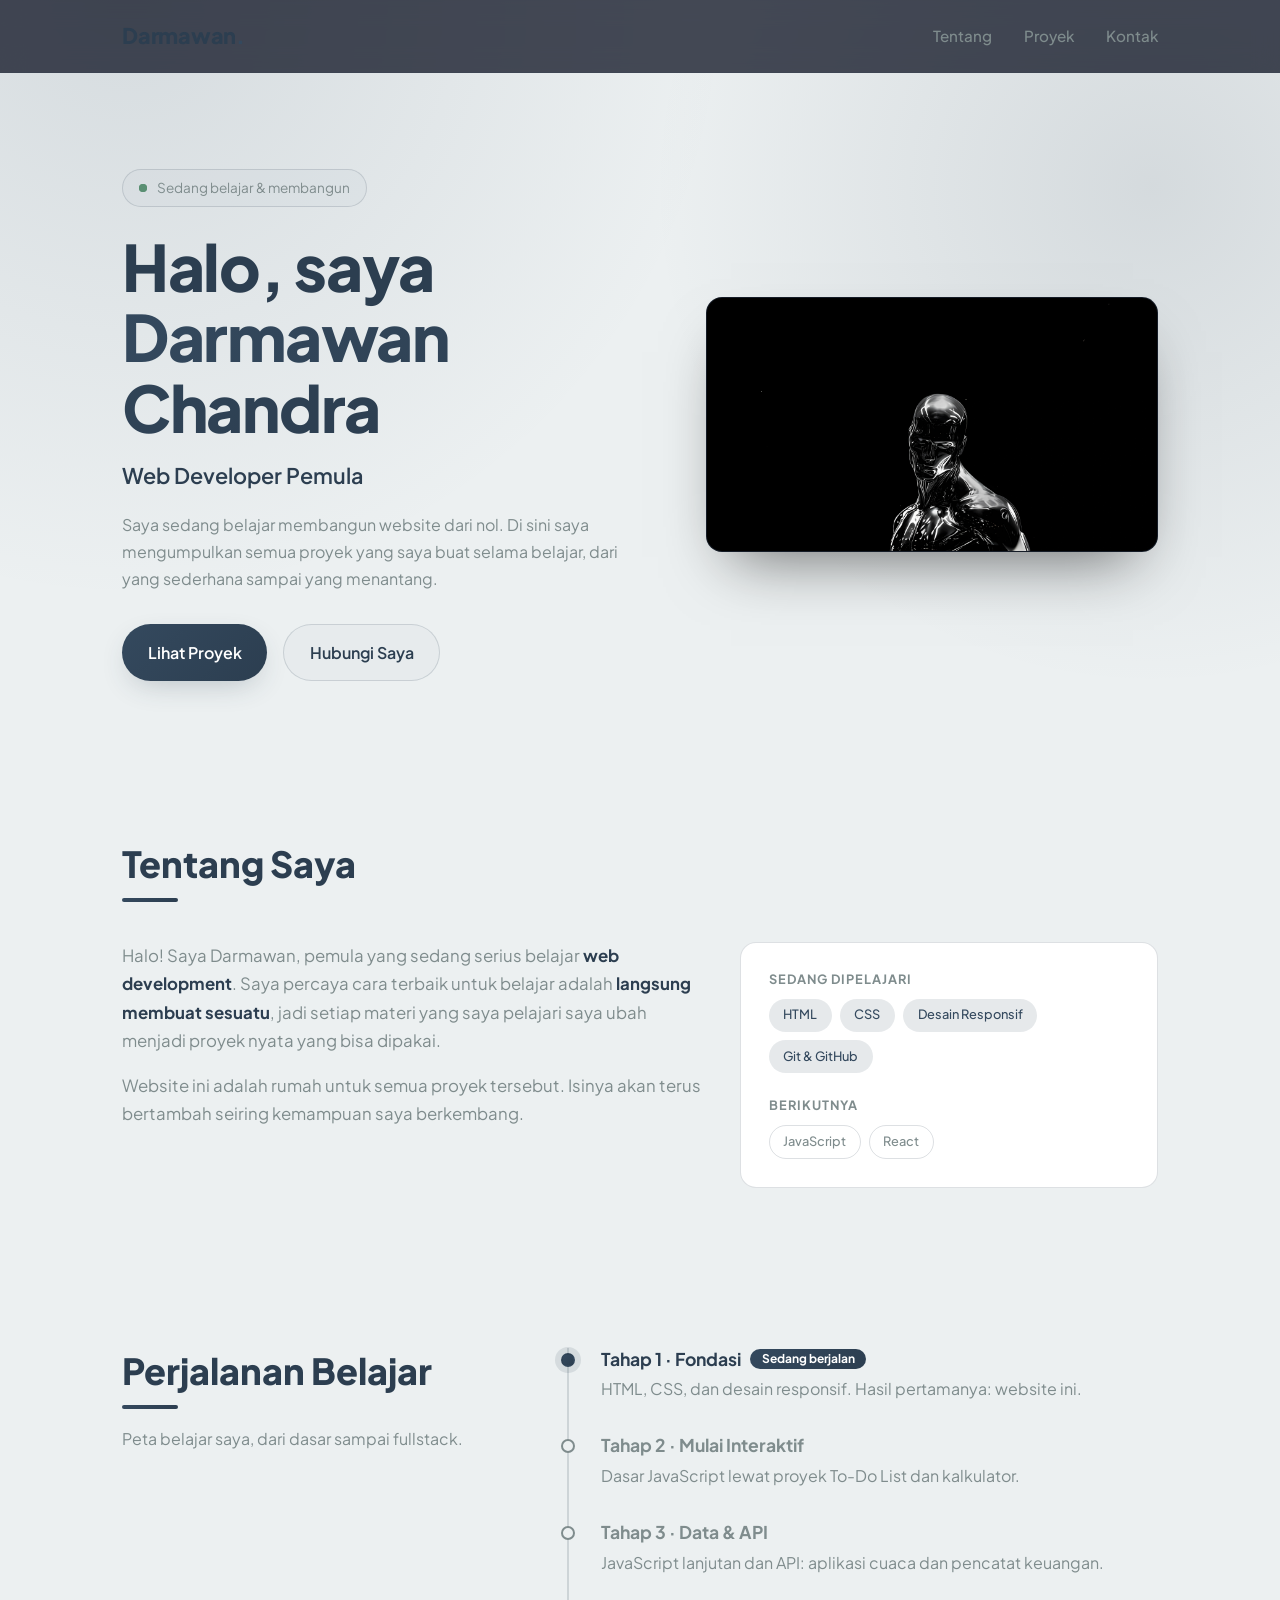
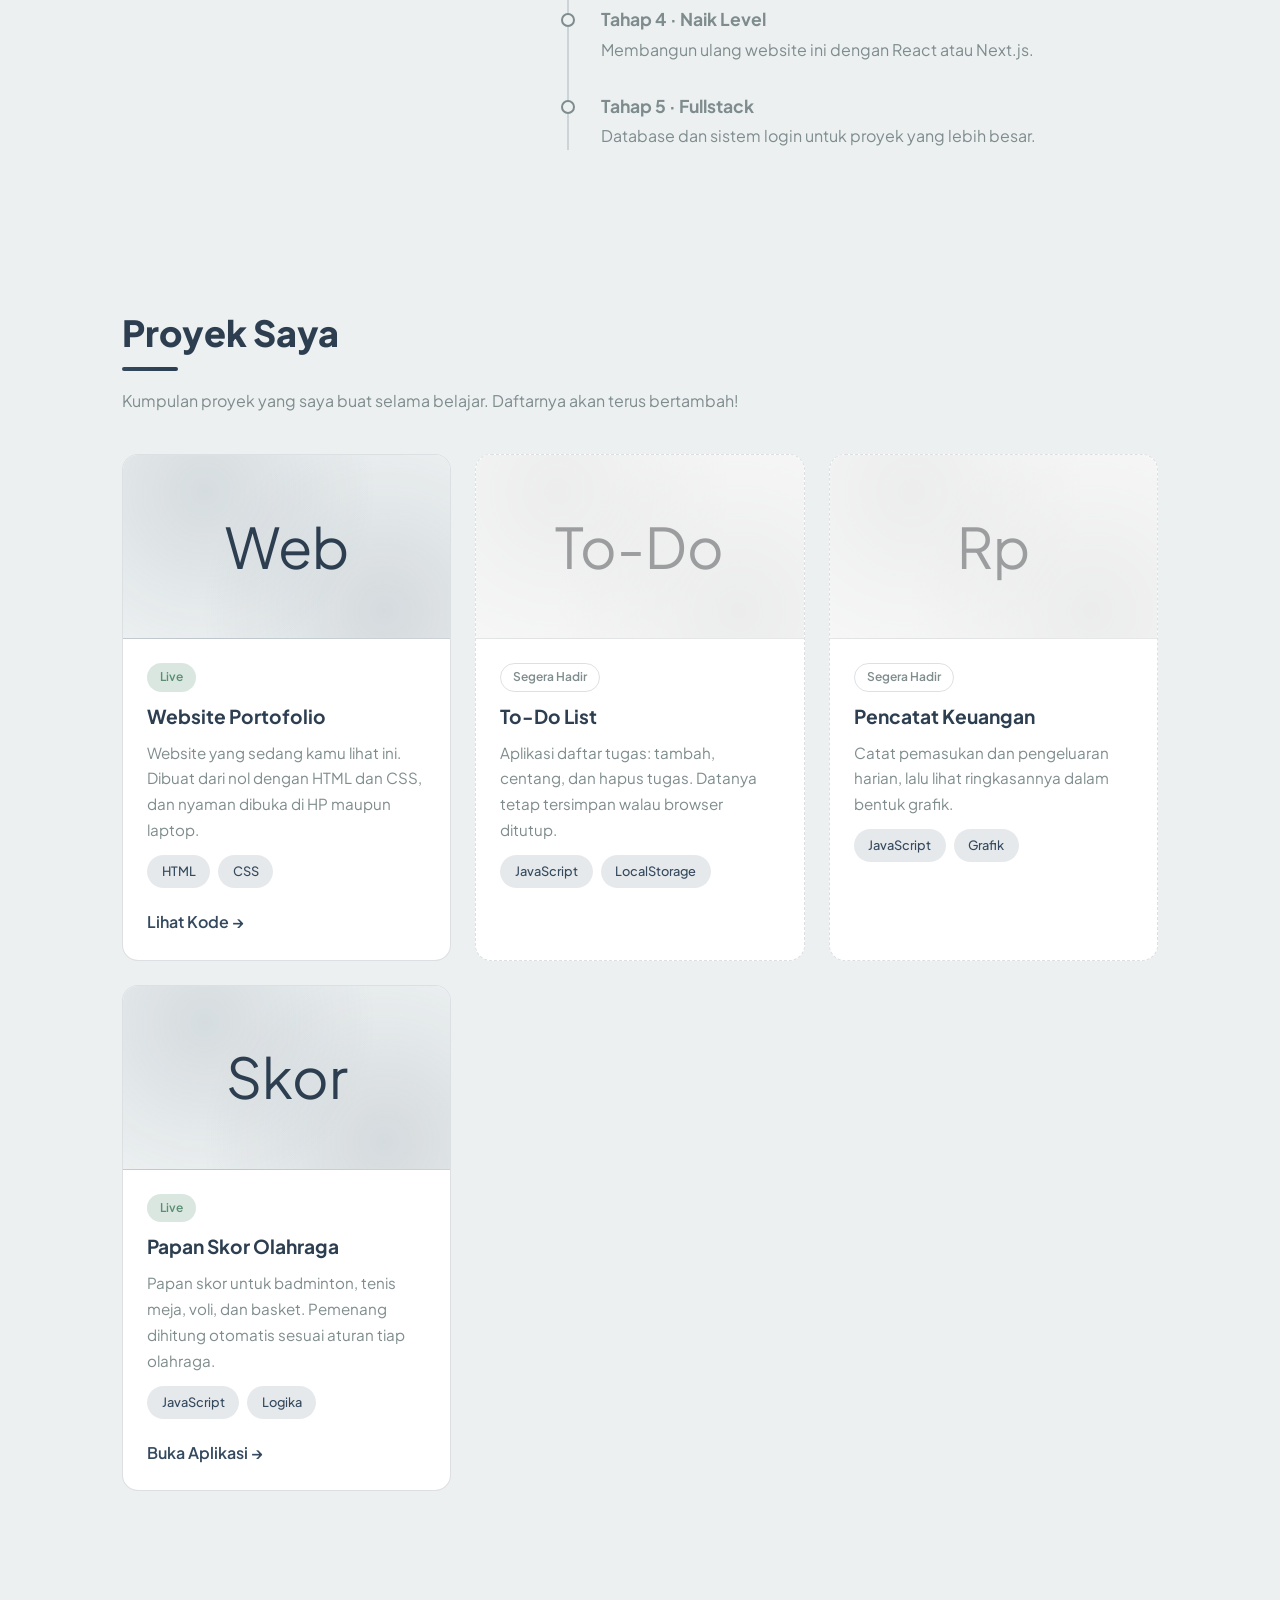
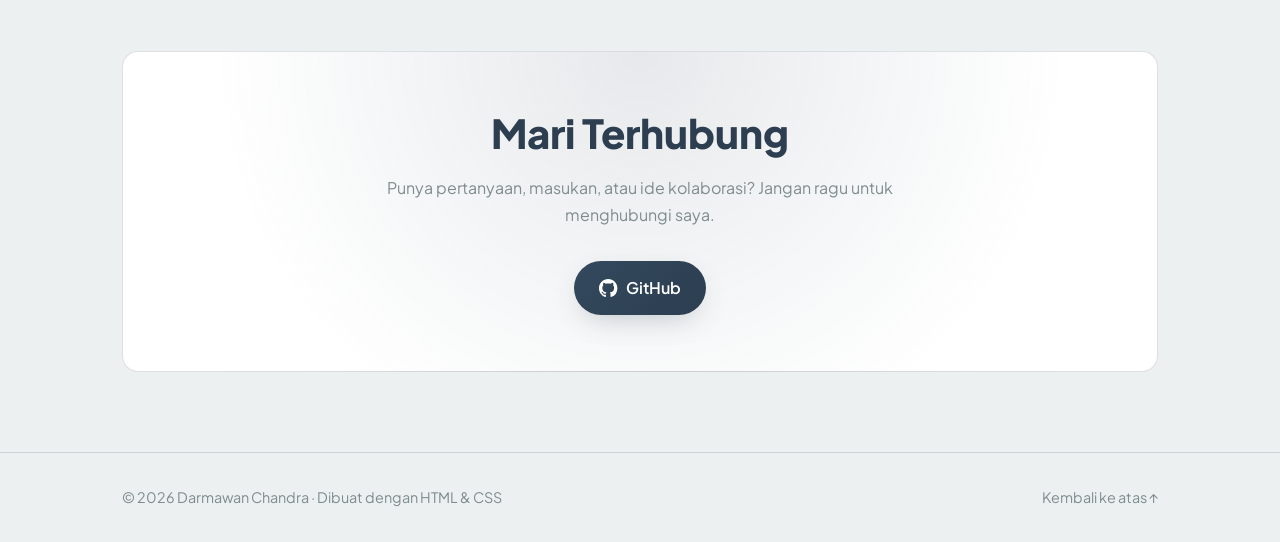
==== index.html @ f03de055 "Tambah gambar krom di beranda, ganti hiasan jendela kode" ====
<!DOCTYPE html>
<html lang="id">
<head>
  <!--
    Bagian <head> berisi informasi untuk browser dan mesin pencari.
    Isinya tidak tampil langsung di halaman.
  -->
  <meta charset="UTF-8">
  <!-- Supaya tampilan menyesuaikan lebar layar (penting untuk HP) -->
  <meta name="viewport" content="width=device-width, initial-scale=1.0">

  <title>Darmawan Chandra | Portofolio</title>
  <!-- Deskripsi singkat yang muncul di hasil pencarian Google -->
  <meta name="description" content="Portofolio Darmawan Chandra, web developer pemula yang sedang belajar membangun website dari nol.">

  <!-- Judul & deskripsi saat link dibagikan di WhatsApp, LinkedIn, dll. -->
  <meta property="og:title" content="Darmawan Chandra | Portofolio">
  <meta property="og:description" content="Kumpulan proyek yang saya buat selama belajar web development.">
  <meta property="og:type" content="website">

  <!-- Warna bilah browser di HP -->
  <meta name="theme-color" content="#ECF0F1">

  <!-- Ikon kecil di tab browser -->
  <link rel="icon" href="favicon.svg" type="image/svg+xml">

  <!-- Font "Plus Jakarta Sans" dari Google Fonts -->
  <link rel="preconnect" href="https://fonts.googleapis.com">
  <link rel="preconnect" href="https://fonts.gstatic.com" crossorigin>
  <link rel="stylesheet" href="https://fonts.googleapis.com/css2?family=Plus+Jakarta+Sans:wght@400;500;600;700;800&display=swap">

  <!-- File CSS kita sendiri: semua pengaturan tampilan ada di sini -->
  <link rel="stylesheet" href="css/style.css">
</head>
<body>

  <!-- ============================================================
       HEADER: logo + menu navigasi (menempel di atas saat di-scroll)
       ============================================================ -->
  <header class="header">
    <nav class="nav container" aria-label="Navigasi utama">
      <a href="#beranda" class="logo">Darmawan<span>.</span></a>
      <ul class="nav-links">
        <li><a href="#tentang">Tentang</a></li>
        <li><a href="#proyek">Proyek</a></li>
        <li><a href="#kontak">Kontak</a></li>
      </ul>
    </nav>
  </header>

  <main>

    <!-- ==========================================================
         1. BERANDA (hero): kesan pertama untuk pengunjung
         ========================================================== -->
    <section id="beranda" class="hero container">
      <div class="hero-text">
        <p class="status-badge">
          <span class="status-dot"></span>
          Sedang belajar &amp; membangun
        </p>
        <h1>
          Halo, saya<br>
          <span class="gradient-text">Darmawan Chandra</span>
        </h1>
        <p class="hero-role">Web Developer Pemula</p>
        <p class="hero-desc">
          Saya sedang belajar membangun website dari nol. Di sini saya
          mengumpulkan semua proyek yang saya buat selama belajar, dari yang
          sederhana sampai yang menantang.
        </p>
        <div class="hero-actions">
          <a href="#proyek" class="btn btn-primary">Lihat Proyek</a>
          <a href="#kontak" class="btn btn-secondary">Hubungi Saya</a>
        </div>
      </div>

      <!--
        Gambar hiasan di beranda.
        loading="lazy" = gambar dimuat saat dibutuhkan (lebih ringan).
      -->
      <div class="hero-image" aria-hidden="true">
        <img src="gambar/hero.jpg" alt="Patung krom 3D bergaya futuristik" loading="lazy" width="2912" height="1636">
      </div>
    </section>

    <!-- ==========================================================
         2. TENTANG SAYA
         ========================================================== -->
    <section id="tentang" class="section container">
      <div class="section-header">
        <h2 class="section-title">Tentang Saya</h2>
      </div>

      <div class="about">
        <div class="about-text">
          <p>
            Halo! Saya Darmawan, pemula yang sedang serius belajar
            <strong>web development</strong>. Saya percaya cara terbaik untuk
            belajar adalah <strong>langsung membuat sesuatu</strong>, jadi setiap
            materi yang saya pelajari saya ubah menjadi proyek nyata yang
            bisa dipakai.
          </p>
          <p>
            Website ini adalah rumah untuk semua proyek tersebut. Isinya akan
            terus bertambah seiring kemampuan saya berkembang.
          </p>
        </div>

        <div class="about-skills card">
          <h3>Sedang dipelajari</h3>
          <ul class="tags">
            <li>HTML</li>
            <li>CSS</li>
            <li>Desain Responsif</li>
            <li>Git &amp; GitHub</li>
          </ul>

          <h3>Berikutnya</h3>
          <ul class="tags tags-muted">
            <li>JavaScript</li>
            <li>React</li>
          </ul>
        </div>
      </div>
    </section>

    <!-- ==========================================================
         3. PERJALANAN BELAJAR
         Cara memperbarui saat satu tahap selesai:
         - Tahap yang selesai   → class "is-done" + label "Selesai"
         - Tahap yang berjalan  → class "is-current" + label "Sedang berjalan"
         ========================================================== -->
    <section id="perjalanan" class="section container">
      <div class="journey">
        <div class="section-header">
          <h2 class="section-title">Perjalanan Belajar</h2>
          <p class="section-subtitle">Peta belajar saya, dari dasar sampai fullstack.</p>
        </div>

        <ol class="timeline">
          <li class="timeline-item is-current">
            <h3>Tahap 1 · Fondasi <span class="timeline-status">Sedang berjalan</span></h3>
            <p>HTML, CSS, dan desain responsif. Hasil pertamanya: website ini.</p>
          </li>
          <li class="timeline-item">
            <h3>Tahap 2 · Mulai Interaktif</h3>
            <p>Dasar JavaScript lewat proyek To-Do List dan kalkulator.</p>
          </li>
          <li class="timeline-item">
            <h3>Tahap 3 · Data &amp; API</h3>
            <p>JavaScript lanjutan dan API: aplikasi cuaca dan pencatat keuangan.</p>
          </li>
          <li class="timeline-item">
            <h3>Tahap 4 · Naik Level</h3>
            <p>Membangun ulang website ini dengan React atau Next.js.</p>
          </li>
          <li class="timeline-item">
            <h3>Tahap 5 · Fullstack</h3>
            <p>Database dan sistem login untuk proyek yang lebih besar.</p>
          </li>
        </ol>
      </div>
    </section>

    <!-- ==========================================================
         4. PROYEK
         Setiap proyek = satu <article class="project-card">.
         Proyek baru? Salin satu kartu, lalu ubah isinya.
         Kode setiap proyek nanti disimpan di folder proyek/nama-proyek/
         ========================================================== -->
    <section id="proyek" class="section container">
      <div class="section-header">
        <h2 class="section-title">Proyek Saya</h2>
        <p class="section-subtitle">
          Kumpulan proyek yang saya buat selama belajar. Daftarnya akan terus bertambah!
        </p>
      </div>

      <div class="project-grid">

        <!-- Proyek 1: website ini sendiri -->
        <article class="project-card">
          <!-- Nanti ini bisa diganti dengan screenshot proyek -->
          <div class="project-thumb" aria-hidden="true">Web</div>
          <div class="project-body">
            <span class="badge badge-live">Live</span>
            <h3>Website Portofolio</h3>
            <p>
              Website yang sedang kamu lihat ini. Dibuat dari nol dengan HTML
              dan CSS, dan nyaman dibuka di HP maupun laptop.
            </p>
            <ul class="tags">
              <li>HTML</li>
              <li>CSS</li>
            </ul>
            <a class="project-link" href="https://github.com/DarmawanChandra/belajar-buat-web" target="_blank" rel="noopener">Lihat Kode →</a>
          </div>
        </article>

        <!-- Proyek 2: segera hadir (Tahap 2) -->
        <article class="project-card is-soon">
          <div class="project-thumb" aria-hidden="true">To-Do</div>
          <div class="project-body">
            <span class="badge">Segera Hadir</span>
            <h3>To-Do List</h3>
            <p>
              Aplikasi daftar tugas: tambah, centang, dan hapus tugas. Datanya
              tetap tersimpan walau browser ditutup.
            </p>
            <ul class="tags">
              <li>JavaScript</li>
              <li>LocalStorage</li>
            </ul>
          </div>
        </article>

        <!-- Proyek 3: segera hadir (Tahap 3) -->
        <article class="project-card is-soon">
          <div class="project-thumb" aria-hidden="true">Rp</div>
          <div class="project-body">
            <span class="badge">Segera Hadir</span>
            <h3>Pencatat Keuangan</h3>
            <p>
              Catat pemasukan dan pengeluaran harian, lalu lihat ringkasannya
              dalam bentuk grafik.
            </p>
            <ul class="tags">
              <li>JavaScript</li>
              <li>Grafik</li>
            </ul>
          </div>
        </article>

        <!-- Proyek 4: Papan Skor Olahraga -->
        <article class="project-card">
          <div class="project-thumb" aria-hidden="true">Skor</div>
          <div class="project-body">
            <span class="badge badge-live">Live</span>
            <h3>Papan Skor Olahraga</h3>
            <p>
              Papan skor untuk badminton, tenis meja, voli, dan basket.
              Pemenang dihitung otomatis sesuai aturan tiap olahraga.
            </p>
            <ul class="tags">
              <li>JavaScript</li>
              <li>Logika</li>
            </ul>
            <a class="project-link" href="proyek/papan-skor/index.html">Buka Aplikasi &rarr;</a>
          </div>
        </article>

      </div>
    </section>

    <!-- ==========================================================
         5. KONTAK
         ========================================================== -->
    <section id="kontak" class="section container">
      <div class="contact card">
        <h2>Mari Terhubung</h2>
        <p>
          Punya pertanyaan, masukan, atau ide kolaborasi?
          Jangan ragu untuk menghubungi saya.
        </p>
        <div class="contact-links">
          <a class="btn btn-primary" href="https://github.com/DarmawanChandra" target="_blank" rel="noopener">
            <svg class="icon" viewBox="0 0 16 16" aria-hidden="true">
              <path fill="currentColor" d="M8 0C3.58 0 0 3.58 0 8c0 3.54 2.29 6.53 5.47 7.59.4.07.55-.17.55-.38 0-.19-.01-.82-.01-1.49-2.01.37-2.53-.49-2.69-.94-.09-.23-.48-.94-.82-1.13-.28-.15-.68-.52-.01-.53.63-.01 1.08.58 1.23.82.72 1.21 1.87.87 2.33.66.07-.52.28-.87.51-1.07-1.78-.2-3.64-.89-3.64-3.95 0-.87.31-1.59.82-2.15-.08-.2-.36-1.02.08-2.12 0 0 .67-.21 2.2.82.64-.18 1.32-.27 2-.27.68 0 1.36.09 2 .27 1.53-1.04 2.2-.82 2.2-.82.44 1.1.16 1.92.08 2.12.51.56.82 1.27.82 2.15 0 3.07-1.87 3.75-3.65 3.95.29.25.54.73.54 1.48 0 1.07-.01 1.93-.01 2.2 0 .21.15.46.55.38A8.013 8.013 0 0016 8c0-4.42-3.58-8-8-8z"/>
            </svg>
            GitHub
          </a>

          <!-- Tips: mau menambah Email, LinkedIn, atau Instagram?
               Hapus baris pembuka dan penutup komentar di bawah ini,
               lalu ganti alamatnya dengan milikmu. -->
          <!--
          <a class="btn btn-secondary" href="mailto:namakamu@example.com">Email</a>
          <a class="btn btn-secondary" href="https://www.linkedin.com/in/username-kamu" target="_blank" rel="noopener">LinkedIn</a>
          <a class="btn btn-secondary" href="https://www.instagram.com/username-kamu" target="_blank" rel="noopener">Instagram</a>
          -->
        </div>
      </div>
    </section>

  </main>

  <!-- ============================================================
       FOOTER
       ============================================================ -->
  <footer class="footer">
    <div class="container footer-inner">
      <p>© 2026 Darmawan Chandra · Dibuat dengan HTML &amp; CSS</p>
      <a href="#beranda">Kembali ke atas ↑</a>
    </div>
  </footer>

</body>
</html>
---- css/style.css ----
/* ================================================================
   style.css: semua pengaturan tampilan website

   Daftar isi:
    1. Variabel (warna, font, ukuran)  ← ganti tema website di sini
    2. Dasar
    3. Komponen umum (container, judul, tombol, kartu, tag)
    4. Header & navigasi
    5. Beranda (hero)
    6. Tentang Saya
    7. Perjalanan Belajar
    8. Proyek
    9. Kontak
   10. Footer
   11. Animasi

   Pendekatan "mobile-first": aturan dasar ditulis untuk layar HP,
   lalu @media (min-width: ...) menambah aturan untuk layar lebih besar.
   ================================================================ */


/* ----------------------------------------------------------------
   1. VARIABEL
   Variabel CSS (diawali --) menyimpan nilai yang dipakai berulang kali.
   Mau ganti warna seluruh website? Cukup ubah nilainya di sini.
   Kalau mengganti warna aksen, sesuaikan juga versi transparannya
   (contoh: 56, 189, 248 adalah kode RGB dari #38bdf8).
   ---------------------------------------------------------------- */
:root {
  --color-bg: #ECF0F1;                          /* latar belakang utama (putih keabuan) */
  --color-surface: #ffffff;                     /* latar kartu (putih) */
  --color-border: rgba(44, 62, 80, 0.16);       /* garis tepi tipis */
  --color-text: #2C3E50;                        /* teks utama (biru tua gelap) */
  --color-text-muted: #7F8C8D;                  /* teks pendukung (abu) */

  --color-accent: #34495E;                      /* aksen 1: biru abu gelap */
  --color-accent-soft: rgba(52, 73, 94, 0.12);
  --color-accent-2: #2C3E50;                    /* aksen 2: biru tua gelap */
  --color-accent-2-soft: rgba(44, 62, 80, 0.12);
  --color-glow: rgba(44, 62, 80, 0.30);         /* bayangan lembut */
  --color-success: #5a8f73;                     /* hijau untuk status */
  --color-success-soft: rgba(188, 211, 199, 0.55);

  --gradient: linear-gradient(135deg, var(--color-accent), var(--color-accent-2));

  --font-sans: "Plus Jakarta Sans", system-ui, -apple-system, "Segoe UI", Roboto, sans-serif;
  --font-mono: ui-monospace, SFMono-Regular, Menlo, Consolas, monospace;

  --radius: 16px;                /* kelengkungan sudut kartu */
  --container-width: 1100px;     /* lebar maksimal konten */
  --header-height: 72px;
}


/* ----------------------------------------------------------------
   2. DASAR
   ---------------------------------------------------------------- */

/* Hapus jarak bawaan browser & buat ukuran elemen lebih mudah dihitung */
*,
*::before,
*::after {
  box-sizing: border-box;
  margin: 0;
  padding: 0;
}

html {
  scroll-behavior: smooth;                    /* scroll halus saat menu diklik */
  scroll-padding-top: var(--header-height);   /* judul tidak tertutup header */
}

body {
  font-family: var(--font-sans);
  line-height: 1.7;
  color: var(--color-text);
  /* Latar gelap + dua cahaya lembut di bagian atas halaman */
  background:
    radial-gradient(circle 600px at 10% 0%, var(--color-accent-soft), transparent),
    radial-gradient(circle 500px at 90% 5%, var(--color-accent-2-soft), transparent),
    var(--color-bg);
  -webkit-font-smoothing: antialiased;
}

a {
  color: inherit;
  text-decoration: none;
}

ul,
ol {
  list-style: none;
}

img,
svg {
  display: block;
  max-width: 100%;
}

h1,
h2,
h3 {
  line-height: 1.25;
}

pre,
code {
  font-family: var(--font-mono);
}

/* Warna saat teks diblok/diseleksi */
::selection {
  color: #ffffff;
  background-color: var(--color-accent);
}

/* Garis fokus saat navigasi dengan keyboard (tombol Tab) */
:focus-visible {
  outline: 2px solid var(--color-accent);
  outline-offset: 4px;
}


/* ----------------------------------------------------------------
   3. KOMPONEN UMUM
   ---------------------------------------------------------------- */

/* Pembungkus konten: lebar maksimal + posisi di tengah */
.container {
  width: 100%;
  max-width: var(--container-width);
  margin-inline: auto;        /* kiri-kanan otomatis = posisi di tengah */
  padding-inline: 1.25rem;    /* jarak dari tepi layar */
}

/* Jarak atas-bawah untuk setiap bagian halaman */
.section {
  padding-block: 4rem;
}

.section-header {
  margin-bottom: 2.5rem;
}

.section-title {
  font-size: clamp(1.75rem, 4vw, 2.25rem);   /* clamp(minimal, ideal, maksimal) */
  font-weight: 800;
}

/* Garis kecil bergradien di bawah judul */
.section-title::after {
  content: "";
  display: block;
  width: 56px;
  height: 4px;
  margin-top: 0.75rem;
  border-radius: 999px;
  background: var(--gradient);
}

.section-subtitle {
  max-width: 60ch;            /* ch = lebar 1 karakter */
  margin-top: 1rem;
  color: var(--color-text-muted);
}

/* Teks dengan warna gradien */
.gradient-text {
  background: var(--gradient);
  -webkit-background-clip: text;
  background-clip: text;      /* gradien hanya terlihat di dalam huruf */
  color: transparent;
}

/* Tombol */
.btn {
  display: inline-flex;
  align-items: center;
  gap: 0.5rem;
  padding: 0.85rem 1.6rem;
  border-radius: 999px;       /* angka besar = bentuk kapsul */
  font-weight: 600;
  transition: transform 0.2s ease, box-shadow 0.2s ease, background-color 0.2s ease;
}

.btn:hover {
  transform: translateY(-2px);   /* sedikit terangkat saat disorot */
}

.btn-primary {
  color: #ffffff;
  background: var(--gradient);
  box-shadow: 0 10px 30px -10px var(--color-glow);
}

.btn-primary:hover {
  box-shadow: 0 14px 34px -8px var(--color-glow);
}

.btn-secondary {
  border: 1px solid var(--color-border);
  background-color: rgba(148, 163, 184, 0.06);
}

.btn-secondary:hover {
  background-color: rgba(148, 163, 184, 0.14);
}

/* Ikon di dalam tombol */
.icon {
  flex-shrink: 0;
  width: 1.15em;
  height: 1.15em;
}

/* Kartu: kotak dengan latar sedikit lebih terang */
.card {
  padding: 1.75rem;
  border: 1px solid var(--color-border);
  border-radius: var(--radius);
  background-color: var(--color-surface);
}

/* Label kecil berbentuk kapsul (untuk teknologi/skill) */
.tags {
  display: flex;
  flex-wrap: wrap;            /* pindah ke baris baru jika tidak muat */
  gap: 0.5rem;
}

.tags li {
  padding: 0.3rem 0.85rem;
  border: 1px solid transparent;
  border-radius: 999px;
  font-size: 0.8rem;
  font-weight: 500;
  color: var(--color-accent);
  background-color: var(--color-accent-soft);
}

/* Versi redup untuk hal yang belum dipelajari */
.tags-muted li {
  border-color: var(--color-border);
  color: var(--color-text-muted);
  background-color: transparent;
}

/* Layar ≥ 640px (tablet & laptop): jarak tepi sedikit lebih lebar */
@media (min-width: 640px) {
  .container {
    padding-inline: 2rem;
  }

  .section {
    padding-block: 5rem;
  }
}


/* ----------------------------------------------------------------
   4. HEADER & NAVIGASI
   ---------------------------------------------------------------- */
.header {
  position: sticky;           /* menempel di atas saat halaman di-scroll */
  top: 0;
  z-index: 100;               /* selalu tampil di atas elemen lain */
  border-bottom: 1px solid var(--color-border);
  background-color: rgba(11, 17, 32, 0.75);   /* --color-bg versi transparan */
  -webkit-backdrop-filter: blur(12px);
  backdrop-filter: blur(12px);                /* efek kaca buram */
}

.nav {
  display: flex;
  flex-wrap: wrap;
  align-items: center;
  justify-content: space-between;   /* logo di kiri, menu di kanan */
  gap: 0.5rem 1.5rem;
  min-height: var(--header-height);
}

.logo {
  font-size: 1.2rem;
  font-weight: 800;
  letter-spacing: -0.01em;
}

.logo span {
  color: var(--color-accent);
}

.nav-links {
  display: flex;
  gap: 1rem;
}

.nav-links a {
  font-size: 0.9rem;
  font-weight: 500;
  color: var(--color-text-muted);
  transition: color 0.2s ease;
}

.nav-links a:hover {
  color: var(--color-text);
}

@media (min-width: 640px) {
  .logo {
    font-size: 1.35rem;
  }

  .nav-links {
    gap: 2rem;
  }

  .nav-links a {
    font-size: 0.95rem;
  }
}


/* ----------------------------------------------------------------
   5. BERANDA (HERO)
   ---------------------------------------------------------------- */
.hero {
  display: grid;
  align-items: center;
  gap: 3rem;
  padding-block: 3.5rem 4rem;
}

.status-badge {
  display: inline-flex;
  align-items: center;
  gap: 0.6rem;
  margin-bottom: 1.5rem;
  padding: 0.4rem 1rem;
  border: 1px solid var(--color-border);
  border-radius: 999px;
  font-size: 0.85rem;
  color: var(--color-text-muted);
  background-color: rgba(148, 163, 184, 0.06);
}

/* Titik hijau yang "berdenyut" */
.status-dot {
  position: relative;
  width: 8px;
  height: 8px;
  border-radius: 50%;
  background-color: var(--color-success);
}

.status-dot::after {
  content: "";
  position: absolute;
  inset: 0;                   /* menutupi titik aslinya persis */
  border-radius: 50%;
  background-color: var(--color-success);
  animation: pulse 2s ease-out infinite;
}

.hero h1 {
  font-size: clamp(2.25rem, 7vw, 4rem);
  font-weight: 800;
  line-height: 1.1;
  letter-spacing: -0.02em;
}

.hero-role {
  margin-top: 1rem;
  font-size: clamp(1.1rem, 2.5vw, 1.35rem);
  font-weight: 600;
}

.hero-desc {
  max-width: 52ch;
  margin-top: 1rem;
  color: var(--color-text-muted);
}

.hero-actions {
  display: flex;
  flex-wrap: wrap;
  gap: 1rem;
  margin-top: 2rem;
}

/* Gambar hiasan di beranda */
.hero-image {
  overflow: hidden;
  border: 1px solid var(--color-border);
  border-radius: var(--radius);
  background-color: #11161f;          /* latar gelap, serasi dengan gambar hitam */
  box-shadow: 0 30px 60px -25px rgba(0, 0, 0, 0.55);
}
.hero-image img {
  width: 100%;
  height: auto;
  display: block;
}

/* Hiasan jendela kode */
.code-window {
  overflow: hidden;
  border: 1px solid var(--color-border);
  border-radius: var(--radius);
  background-color: var(--color-surface);
  box-shadow: 0 30px 60px -25px rgba(0, 0, 0, 0.7);
}

.code-window-bar {
  display: flex;
  align-items: center;
  gap: 0.5rem;
  padding: 0.85rem 1rem;
  border-bottom: 1px solid var(--color-border);
}

.dot {
  width: 12px;
  height: 12px;
  border-radius: 50%;
}

.dot-red    { background-color: #f87171; }
.dot-yellow { background-color: #fbbf24; }
.dot-green  { background-color: #4ade80; }

.code-window-title {
  margin-left: 0.5rem;
  font-family: var(--font-mono);
  font-size: 0.8rem;
  color: var(--color-text-muted);
}

.code-window pre {
  overflow-x: auto;           /* bisa digeser jika barisnya terlalu panjang */
  padding: 1.5rem;
  font-size: 0.85rem;
  line-height: 1.8;
}

/* Warna-warni kode, seperti di code editor */
.code-keyword { color: #c084fc; }
.code-prop    { color: #7dd3fc; }
.code-string  { color: #86efac; }
.code-number  { color: #fdba74; }

/* Layar ≥ 900px: teks di kiri, jendela kode di kanan */
@media (min-width: 900px) {
  .hero {
    grid-template-columns: 1.15fr 1fr;
    gap: 4rem;
    padding-block: 6rem 5rem;
  }

  .code-window pre {
    font-size: 0.95rem;
  }
}


/* ----------------------------------------------------------------
   6. TENTANG SAYA
   ---------------------------------------------------------------- */
.about {
  display: grid;
  gap: 2rem;
}

.about-text {
  font-size: 1.05rem;
  color: var(--color-text-muted);
}

.about-text p + p {
  margin-top: 1rem;           /* jarak antar paragraf */
}

.about-text strong {
  color: var(--color-text);
}

.about-skills h3 {
  margin-bottom: 0.75rem;
  font-size: 0.8rem;
  font-weight: 700;
  letter-spacing: 0.08em;
  text-transform: uppercase;
  color: var(--color-text-muted);
}

.about-skills .tags + h3 {
  margin-top: 1.5rem;
}

/* Layar ≥ 768px: teks dan kartu skill berdampingan */
@media (min-width: 768px) {
  .about {
    grid-template-columns: 1.4fr 1fr;
    align-items: start;
  }
}


/* ----------------------------------------------------------------
   7. PERJALANAN BELAJAR (timeline)
   ---------------------------------------------------------------- */
.timeline {
  display: grid;
  gap: 2rem;
  max-width: 720px;
  margin-left: 7px;                             /* ruang untuk titik */
  border-left: 2px solid var(--color-border);   /* garis vertikal */
}

.timeline-item {
  position: relative;
  padding-left: 2rem;
}

/* Titik bulat di garis untuk setiap tahap */
.timeline-item::before {
  content: "";
  position: absolute;
  top: 0.3rem;
  left: -8px;                 /* (lebar titik 14px + garis 2px) / 2 */
  width: 14px;
  height: 14px;
  border: 2px solid var(--color-text-muted);
  border-radius: 50%;
  background-color: var(--color-bg);
}

.timeline-item h3 {
  display: flex;
  flex-wrap: wrap;            /* label status turun ke baris baru jika tidak muat */
  align-items: center;
  gap: 0.25rem 0.6rem;
  font-size: 1.1rem;
  color: var(--color-text-muted);   /* tahap yang belum dimulai: redup */
}

.timeline-item p {
  margin-top: 0.35rem;
  color: var(--color-text-muted);
}

/* Tahap yang sedang berjalan */
.timeline-item.is-current::before {
  border-color: transparent;
  background: var(--gradient);
  box-shadow: 0 0 0 6px var(--color-accent-soft);   /* lingkaran cahaya */
}

/* Tahap yang sudah selesai */
.timeline-item.is-done::before {
  border-color: var(--color-accent);
  background-color: var(--color-accent);
}

.timeline-item.is-current h3,
.timeline-item.is-done h3 {
  color: var(--color-text);
}

/* Label status di samping judul tahap */
.timeline-status {
  padding: 0.15rem 0.7rem;
  border-radius: 999px;
  font-size: 0.75rem;
  font-weight: 700;
  color: #ffffff;
  background: var(--gradient);
}

.timeline-item.is-done .timeline-status {
  color: var(--color-success);
  background: var(--color-success-soft);
}

/* Layar ≥ 900px: judul di kiri, timeline di kanan */
@media (min-width: 900px) {
  .journey {
    display: grid;
    grid-template-columns: 1fr 1.6fr;
    align-items: start;
    gap: 4rem;
  }
}


/* ----------------------------------------------------------------
   8. PROYEK
   ---------------------------------------------------------------- */

/* Grid otomatis: jumlah kolom menyesuaikan lebar layar
   (setiap kartu minimal 280px, sisa ruang dibagi rata) */
.project-grid {
  display: grid;
  grid-template-columns: repeat(auto-fit, minmax(min(280px, 100%), 1fr));
  gap: 1.5rem;
}

.project-card {
  display: flex;
  flex-direction: column;
  overflow: hidden;
  border: 1px solid var(--color-border);
  border-radius: var(--radius);
  background-color: var(--color-surface);
  transition: transform 0.25s ease, border-color 0.25s ease, box-shadow 0.25s ease;
}

.project-card:hover {
  transform: translateY(-6px);
  border-color: var(--color-accent);
  box-shadow: 0 20px 40px -20px var(--color-glow);
}

/* Area gambar/ikon proyek */
.project-thumb {
  display: grid;
  place-items: center;        /* ikon tepat di tengah */
  aspect-ratio: 16 / 9;       /* perbandingan lebar : tinggi */
  border-bottom: 1px solid var(--color-border);
  font-size: 3.5rem;
  background:
    radial-gradient(circle at 25% 20%, var(--color-accent-soft), transparent 60%),
    radial-gradient(circle at 80% 85%, var(--color-accent-2-soft), transparent 60%),
    var(--color-bg);
}

.project-body {
  display: flex;
  flex: 1;                    /* isi kartu mengisi sisa tinggi kartu */
  flex-direction: column;
  align-items: flex-start;
  gap: 0.75rem;
  padding: 1.5rem;
}

.project-body h3 {
  font-size: 1.2rem;
}

.project-body p {
  font-size: 0.95rem;
  color: var(--color-text-muted);
}

.project-link {
  margin-top: auto;           /* dorong link ke bagian bawah kartu */
  padding-top: 0.5rem;
  font-weight: 600;
  color: var(--color-accent);
}

.project-link:hover {
  text-decoration: underline;
}

/* Label status proyek */
.badge {
  padding: 0.2rem 0.75rem;
  border: 1px solid var(--color-border);
  border-radius: 999px;
  font-size: 0.75rem;
  font-weight: 600;
  color: var(--color-text-muted);
}

.badge-live {
  border-color: transparent;
  color: var(--color-success);
  background-color: var(--color-success-soft);
}

/* Kartu proyek yang belum jadi ("Segera Hadir") */
.project-card.is-soon {
  border-style: dashed;
}

.project-card.is-soon .project-thumb {
  opacity: 0.5;
  filter: grayscale(0.8);
}

.project-card.is-soon:hover {
  transform: none;
  border-color: var(--color-border);
  box-shadow: none;
}


/* ----------------------------------------------------------------
   9. KONTAK
   ---------------------------------------------------------------- */
.contact {
  padding: 3.5rem 1.5rem;
  text-align: center;
  background:
    radial-gradient(circle at 50% 0%, var(--color-accent-soft), transparent 70%),
    var(--color-surface);
}

.contact h2 {
  font-size: clamp(1.75rem, 4vw, 2.5rem);
  font-weight: 800;
}

.contact p {
  max-width: 46ch;
  margin: 1rem auto 2rem;     /* auto kiri-kanan = di tengah */
  color: var(--color-text-muted);
}

.contact-links {
  display: flex;
  flex-wrap: wrap;
  justify-content: center;
  gap: 1rem;
}


/* ----------------------------------------------------------------
   10. FOOTER
   ---------------------------------------------------------------- */
.footer {
  padding-block: 2rem;
  border-top: 1px solid var(--color-border);
  font-size: 0.9rem;
  color: var(--color-text-muted);
}

.footer-inner {
  display: flex;
  flex-wrap: wrap;
  justify-content: space-between;
  gap: 1rem;
}

.footer a:hover {
  color: var(--color-text);
}


/* ----------------------------------------------------------------
   11. ANIMASI
   ---------------------------------------------------------------- */

/* Muncul perlahan dari bawah */
@keyframes fade-up {
  from {
    opacity: 0;
    transform: translateY(24px);
  }
  to {
    opacity: 1;
    transform: translateY(0);
  }
}

/* Melayang naik-turun */
@keyframes float {
  0%,
  100% {
    transform: translateY(0);
  }
  50% {
    transform: translateY(-10px);
  }
}

/* Denyut titik status */
@keyframes pulse {
  from {
    opacity: 0.7;
    transform: scale(1);
  }
  to {
    opacity: 0;
    transform: scale(3);
  }
}

/* Isi hero muncul satu per satu (delay = jeda sebelum mulai) */
.hero-text > * {
  animation: fade-up 0.7s ease both;
}

.hero-text > :nth-child(2) { animation-delay: 0.1s; }
.hero-text > :nth-child(3) { animation-delay: 0.2s; }
.hero-text > :nth-child(4) { animation-delay: 0.3s; }
.hero-text > :nth-child(5) { animation-delay: 0.4s; }

/* Gambar beranda: muncul, lalu melayang pelan terus-menerus */
.hero-image {
  animation:
    fade-up 0.8s 0.3s ease both,
    float 6s 1.1s ease-in-out infinite;
}

/* Hormati pengaturan "kurangi animasi" di HP/komputer pengunjung */
@media (prefers-reduced-motion: reduce) {
  html {
    scroll-behavior: auto;
  }

  *,
  *::before,
  *::after {
    animation: none !important;
    transition: none !important;
  }
}
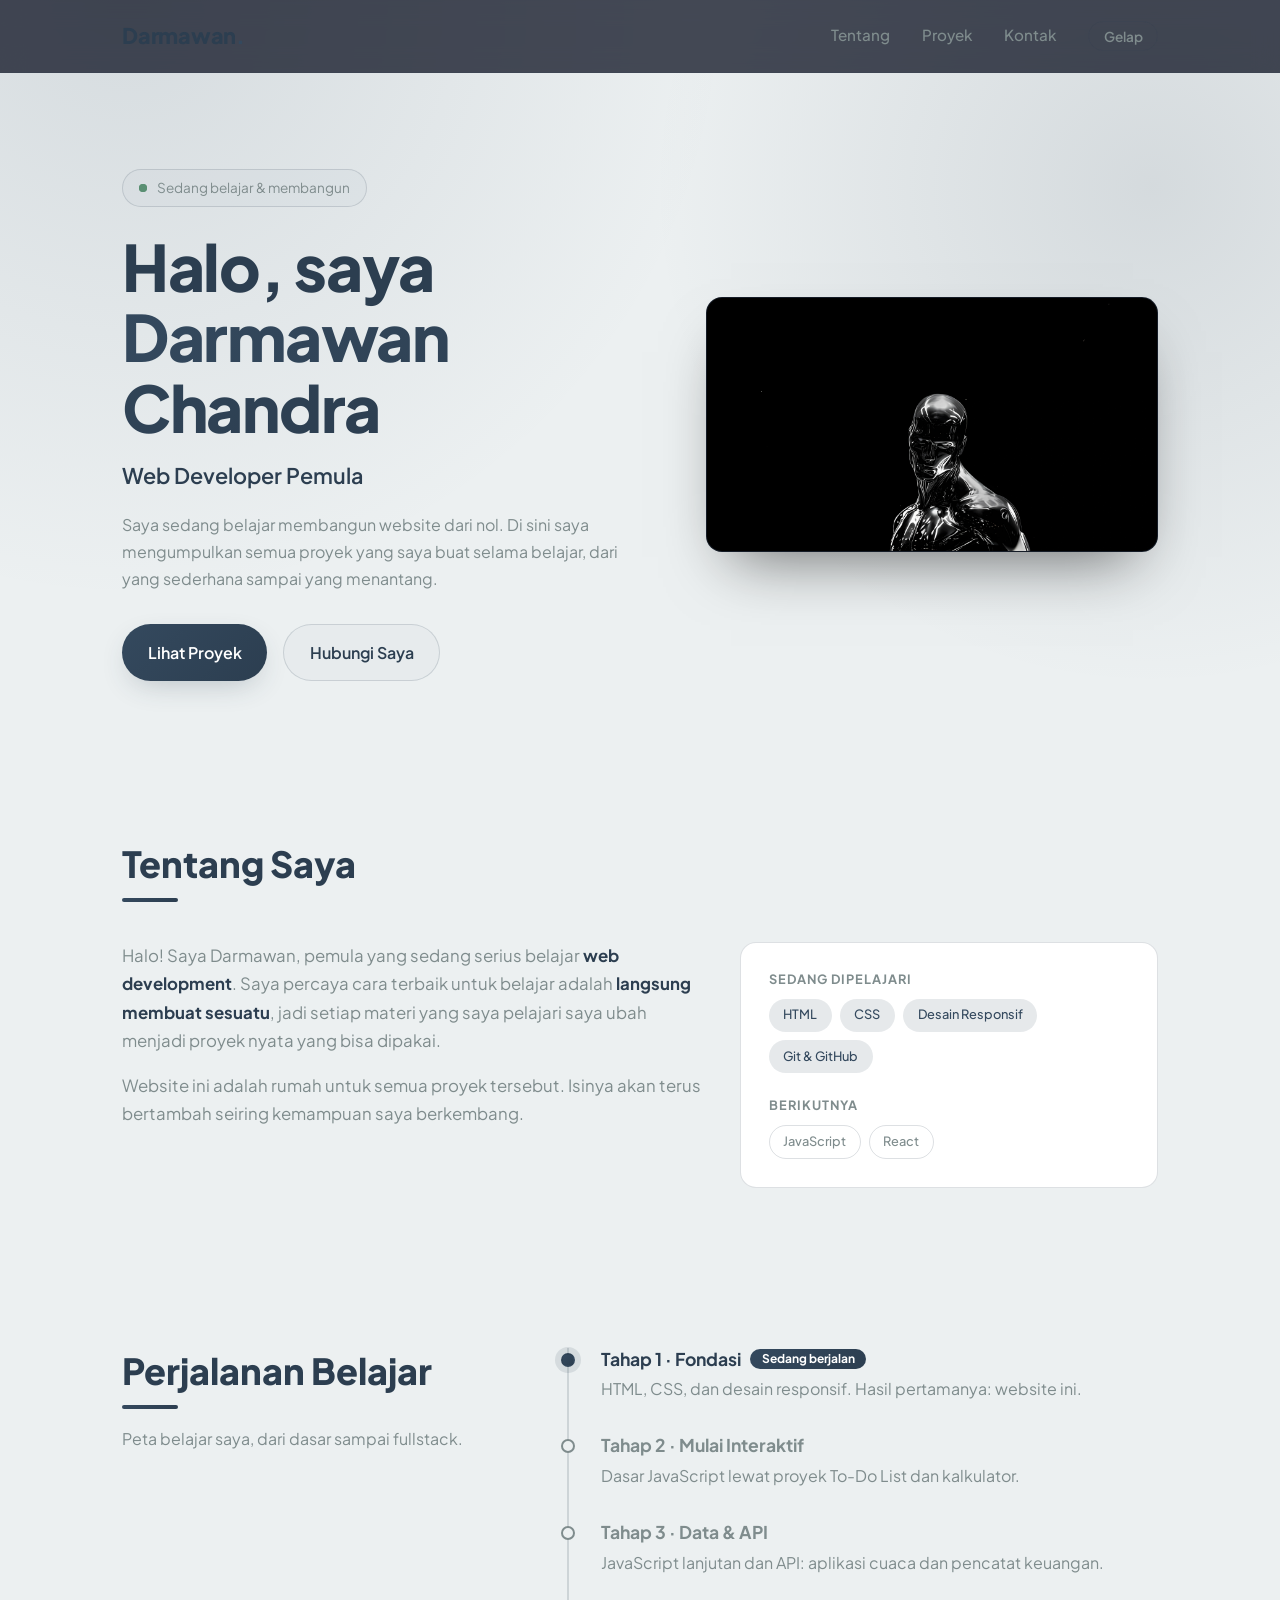
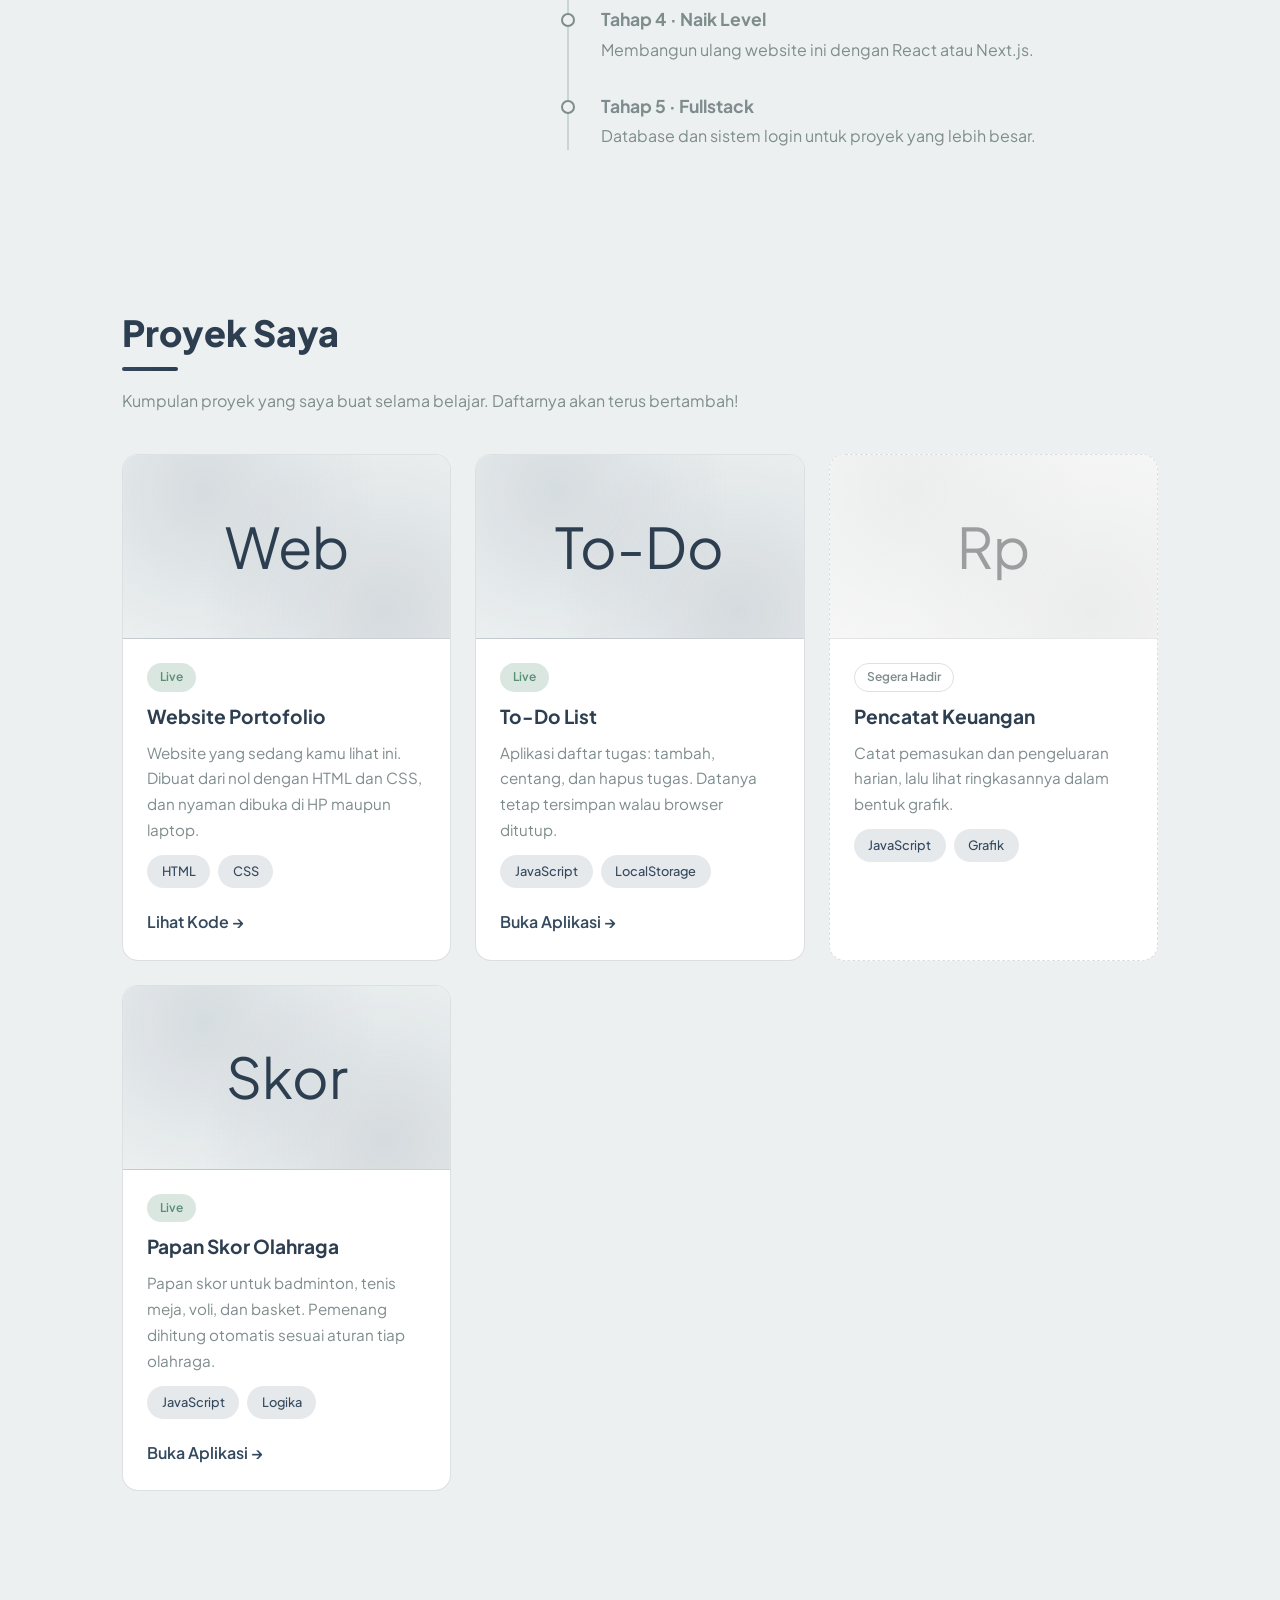
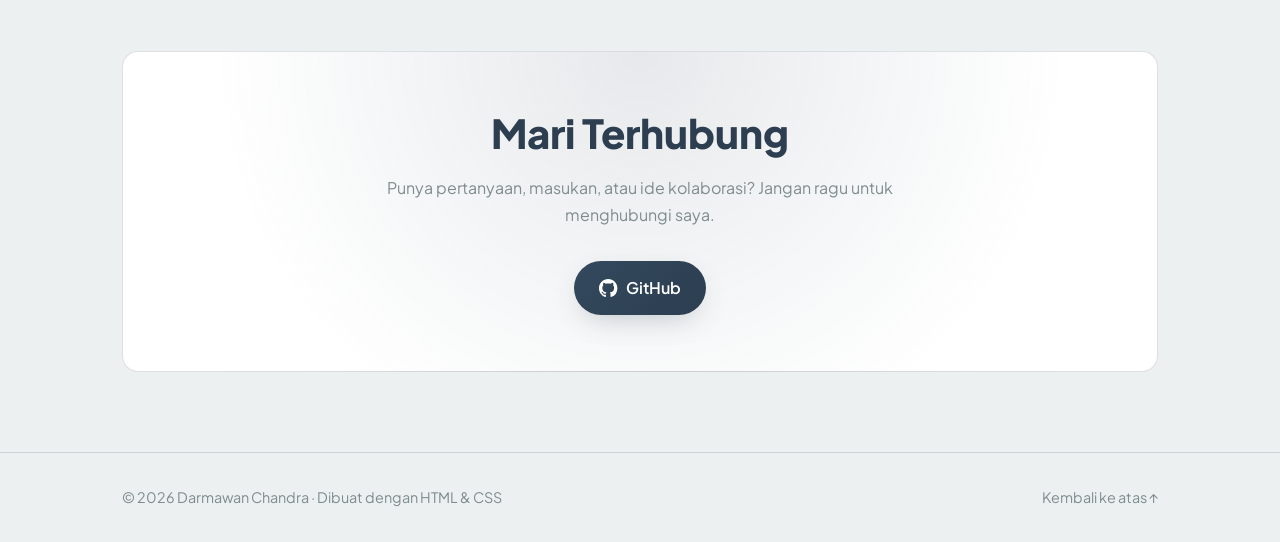
==== commit 623aebe7: "Merge pull request #6 from DarmawanChandra/tambah-gambar-beranda Tambah gambar krom di beranda, gant" ====
--- a/index.html
+++ b/index.html
@@ -44,6 +44,10 @@
         <li><a href="#tentang">Tentang</a></li>
         <li><a href="#proyek">Proyek</a></li>
         <li><a href="#kontak">Kontak</a></li>
+        <li>
+          <!-- Tombol ganti tema terang/gelap. Teksnya diisi oleh JavaScript. -->
+          <button type="button" id="toggle-tema" class="toggle-tema" aria-label="Ganti tema terang/gelap">Gelap</button>
+        </li>
       </ul>
     </nav>
   </header>
@@ -198,11 +202,11 @@
           </div>
         </article>
 
-        <!-- Proyek 2: segera hadir (Tahap 2) -->
-        <article class="project-card is-soon">
+        <!-- Proyek 2: To-Do List (Tahap 2) -->
+        <article class="project-card">
           <div class="project-thumb" aria-hidden="true">To-Do</div>
           <div class="project-body">
-            <span class="badge">Segera Hadir</span>
+            <span class="badge badge-live">Live</span>
             <h3>To-Do List</h3>
             <p>
               Aplikasi daftar tugas: tambah, centang, dan hapus tugas. Datanya
@@ -212,6 +216,7 @@
               <li>JavaScript</li>
               <li>LocalStorage</li>
             </ul>
+            <a class="project-link" href="proyek/to-do-list/index.html">Buka Aplikasi &rarr;</a>
           </div>
         </article>
 
@@ -295,5 +300,39 @@
     </div>
   </footer>
 
+  <!-- ============================================================
+       JavaScript: tombol ganti tema terang/gelap
+       Cara kerja:
+       - Tema gelap aktif saat <html> punya atribut data-tema="gelap".
+         (warna gelapnya diatur di style.css pada aturan [data-tema="gelap"])
+       - Pilihan tema disimpan di localStorage, jadi tetap teringat
+         saat halaman dibuka lagi.
+       ============================================================ -->
+  <script>
+    const tombolTema = document.getElementById("toggle-tema");
+    const akar = document.documentElement; // elemen <html>
+
+    // Terapkan tema dan perbarui teks tombol.
+    function terapkanTema(tema) {
+      if (tema === "gelap") {
+        akar.setAttribute("data-tema", "gelap");
+        tombolTema.textContent = "Terang";
+      } else {
+        akar.removeAttribute("data-tema");
+        tombolTema.textContent = "Gelap";
+      }
+    }
+
+    // Saat halaman dibuka: pakai tema yang tersimpan (kalau ada).
+    terapkanTema(localStorage.getItem("tema") || "terang");
+
+    // Saat tombol diklik: balik tema, simpan pilihannya.
+    tombolTema.addEventListener("click", () => {
+      const temaBaru = akar.getAttribute("data-tema") === "gelap" ? "terang" : "gelap";
+      localStorage.setItem("tema", temaBaru);
+      terapkanTema(temaBaru);
+    });
+  </script>
+
 </body>
 </html>
--- a/css/style.css
+++ b/css/style.css
@@ -51,6 +51,32 @@
   --header-height: 72px;
 }
 
+/* ----------------------------------------------------------------
+   TEMA GELAP
+   Aktif saat <html> punya atribut data-tema="gelap" (diatur oleh
+   tombol di header). Cukup menimpa beberapa variabel warna — semua
+   komponen lain otomatis ikut berubah karena memakai variabel ini.
+   ---------------------------------------------------------------- */
+html[data-tema="gelap"] {
+  --color-bg: #2C3E50;                          /* latar gelap */
+  --color-surface: #34495E;                     /* latar kartu */
+  --color-border: rgba(236, 240, 241, 0.16);
+  --color-text: #ECF0F1;                        /* teks terang */
+  --color-text-muted: #BCD3C7;                  /* teks pendukung */
+
+  --color-accent: #BCD3C7;                      /* aksen jadi terang */
+  --color-accent-soft: rgba(188, 211, 199, 0.15);
+  --color-accent-2: #7F8C8D;
+  --color-accent-2-soft: rgba(127, 140, 141, 0.18);
+  --color-glow: rgba(0, 0, 0, 0.45);
+}
+
+/* Di tema gelap, teks di atas tombol aksen (yang terang) harus gelap */
+html[data-tema="gelap"] .btn-primary,
+html[data-tema="gelap"] .timeline-status {
+  color: #2C3E50;
+}
+
 
 /* ----------------------------------------------------------------
    2. DASAR
@@ -304,6 +330,24 @@
 
 .nav-links a:hover {
   color: var(--color-text);
+}
+
+/* Tombol ganti tema di header */
+.toggle-tema {
+  padding: 0.35rem 0.9rem;
+  font-family: inherit;
+  font-size: 0.85rem;
+  font-weight: 600;
+  color: var(--color-text-muted);
+  background-color: transparent;
+  border: 1px solid var(--color-border);
+  border-radius: 999px;
+  cursor: pointer;
+  transition: color 0.2s ease, border-color 0.2s ease;
+}
+.toggle-tema:hover {
+  color: var(--color-text);
+  border-color: var(--color-text-muted);
 }
 
 @media (min-width: 640px) {
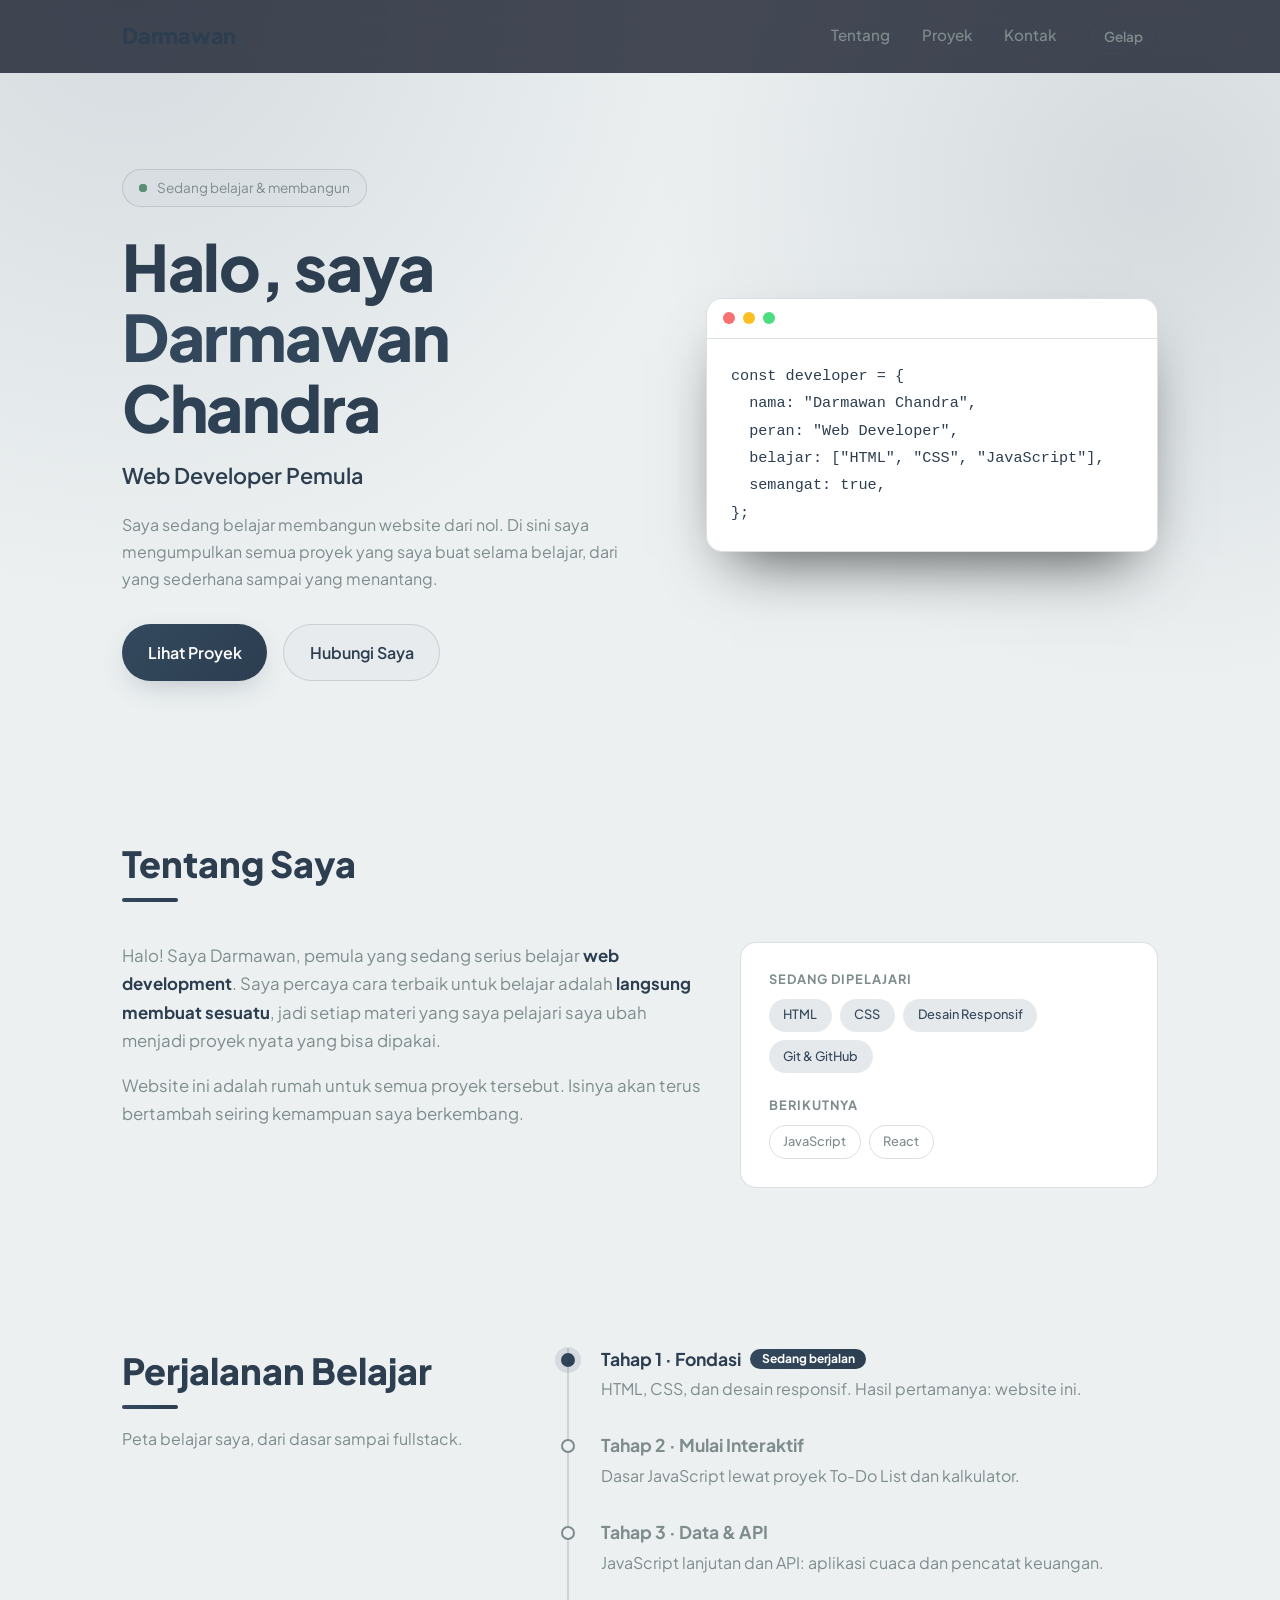
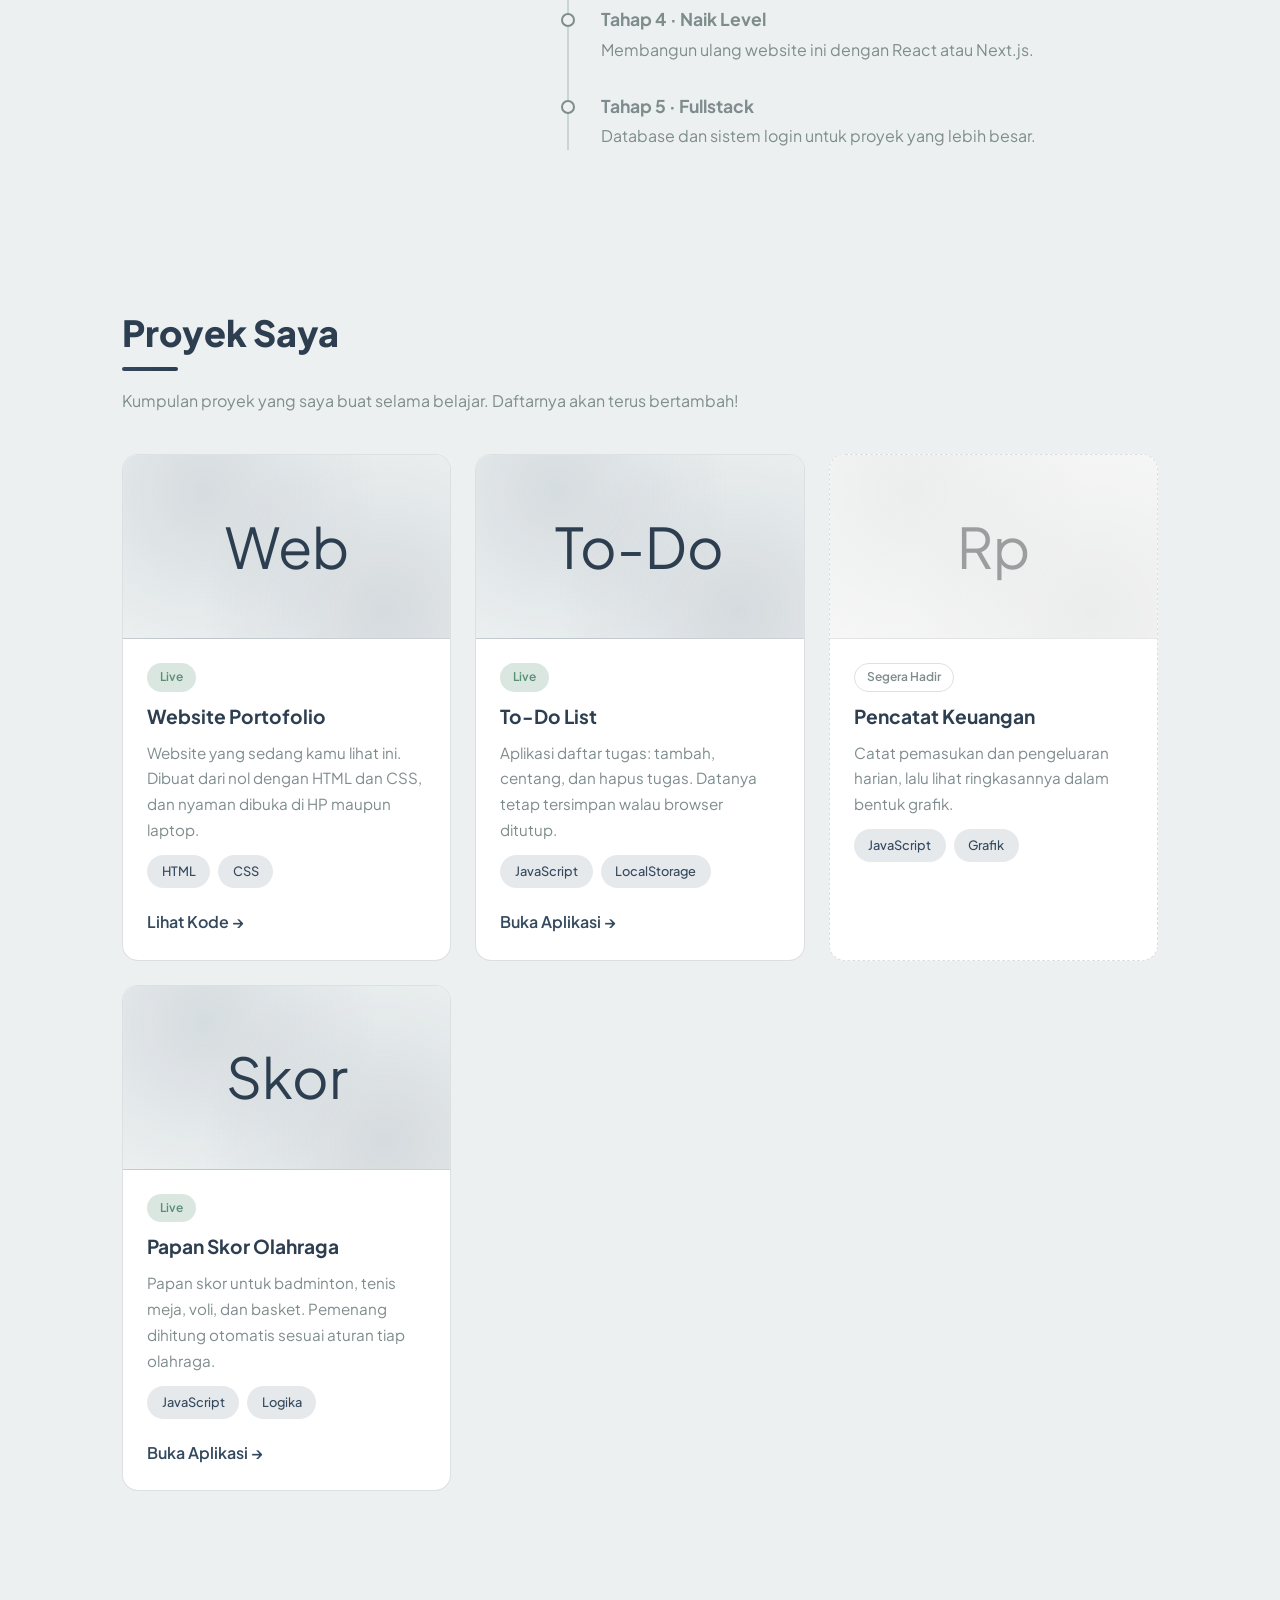
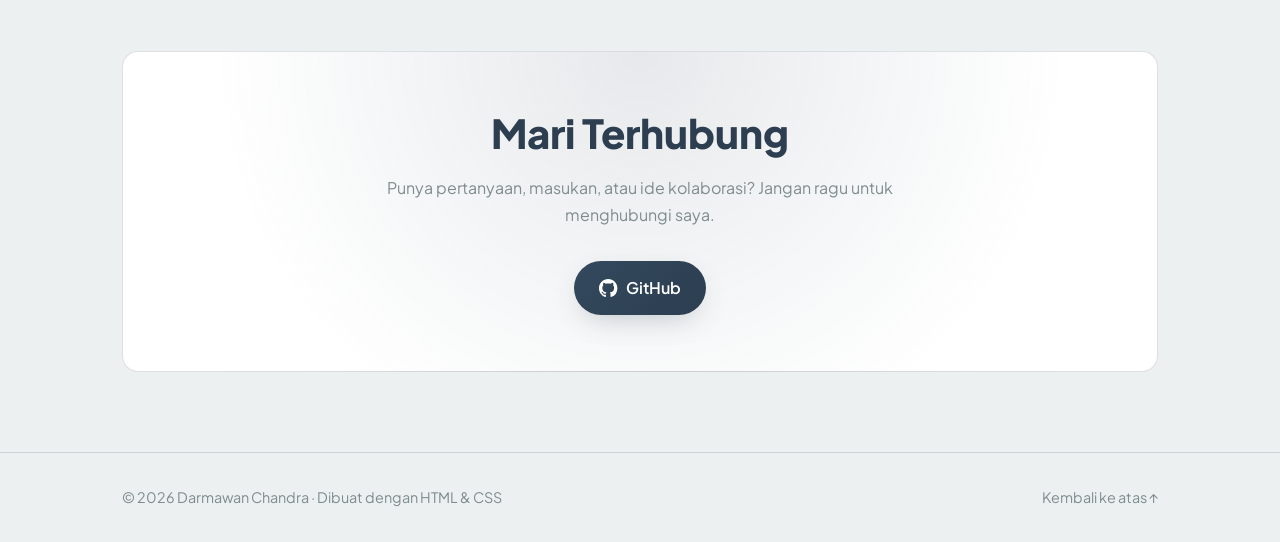
==== commit fdbef79a: "Lepas gambar krom dari beranda, kembalikan hiasan jendela kode" ====
--- a/index.html
+++ b/index.html
@@ -80,11 +80,21 @@
       </div>
 
       <!--
-        Gambar hiasan di beranda.
-        loading="lazy" = gambar dimuat saat dibutuhkan (lebih ringan).
+        Hiasan jendela kode di beranda.
+        aria-hidden="true" = disembunyikan dari pembaca layar (hanya hiasan).
       -->
-      <div class="hero-image" aria-hidden="true">
-        <img src="gambar/hero.jpg" alt="Patung krom 3D bergaya futuristik" loading="lazy" width="2912" height="1636">
+      <div class="code-window" aria-hidden="true">
+        <div class="code-window-bar">
+          <span class="dot dot-red"></span>
+          <span class="dot dot-yellow"></span>
+          <span class="dot dot-green"></span>
+        </div>
+        <pre class="code-window-body"><code>const developer = {
+  nama: "Darmawan Chandra",
+  peran: "Web Developer",
+  belajar: ["HTML", "CSS", "JavaScript"],
+  semangat: true,
+};</code></pre>
       </div>
     </section>
 
--- a/css/style.css
+++ b/css/style.css
@@ -432,20 +432,6 @@
   margin-top: 2rem;
 }
 
-/* Gambar hiasan di beranda */
-.hero-image {
-  overflow: hidden;
-  border: 1px solid var(--color-border);
-  border-radius: var(--radius);
-  background-color: #11161f;          /* latar gelap, serasi dengan gambar hitam */
-  box-shadow: 0 30px 60px -25px rgba(0, 0, 0, 0.55);
-}
-.hero-image img {
-  width: 100%;
-  height: auto;
-  display: block;
-}
-
 /* Hiasan jendela kode */
 .code-window {
   overflow: hidden;
@@ -841,8 +827,8 @@
 .hero-text > :nth-child(4) { animation-delay: 0.3s; }
 .hero-text > :nth-child(5) { animation-delay: 0.4s; }
 
-/* Gambar beranda: muncul, lalu melayang pelan terus-menerus */
-.hero-image {
+/* Jendela kode: muncul, lalu melayang pelan terus-menerus */
+.code-window {
   animation:
     fade-up 0.8s 0.3s ease both,
     float 6s 1.1s ease-in-out infinite;
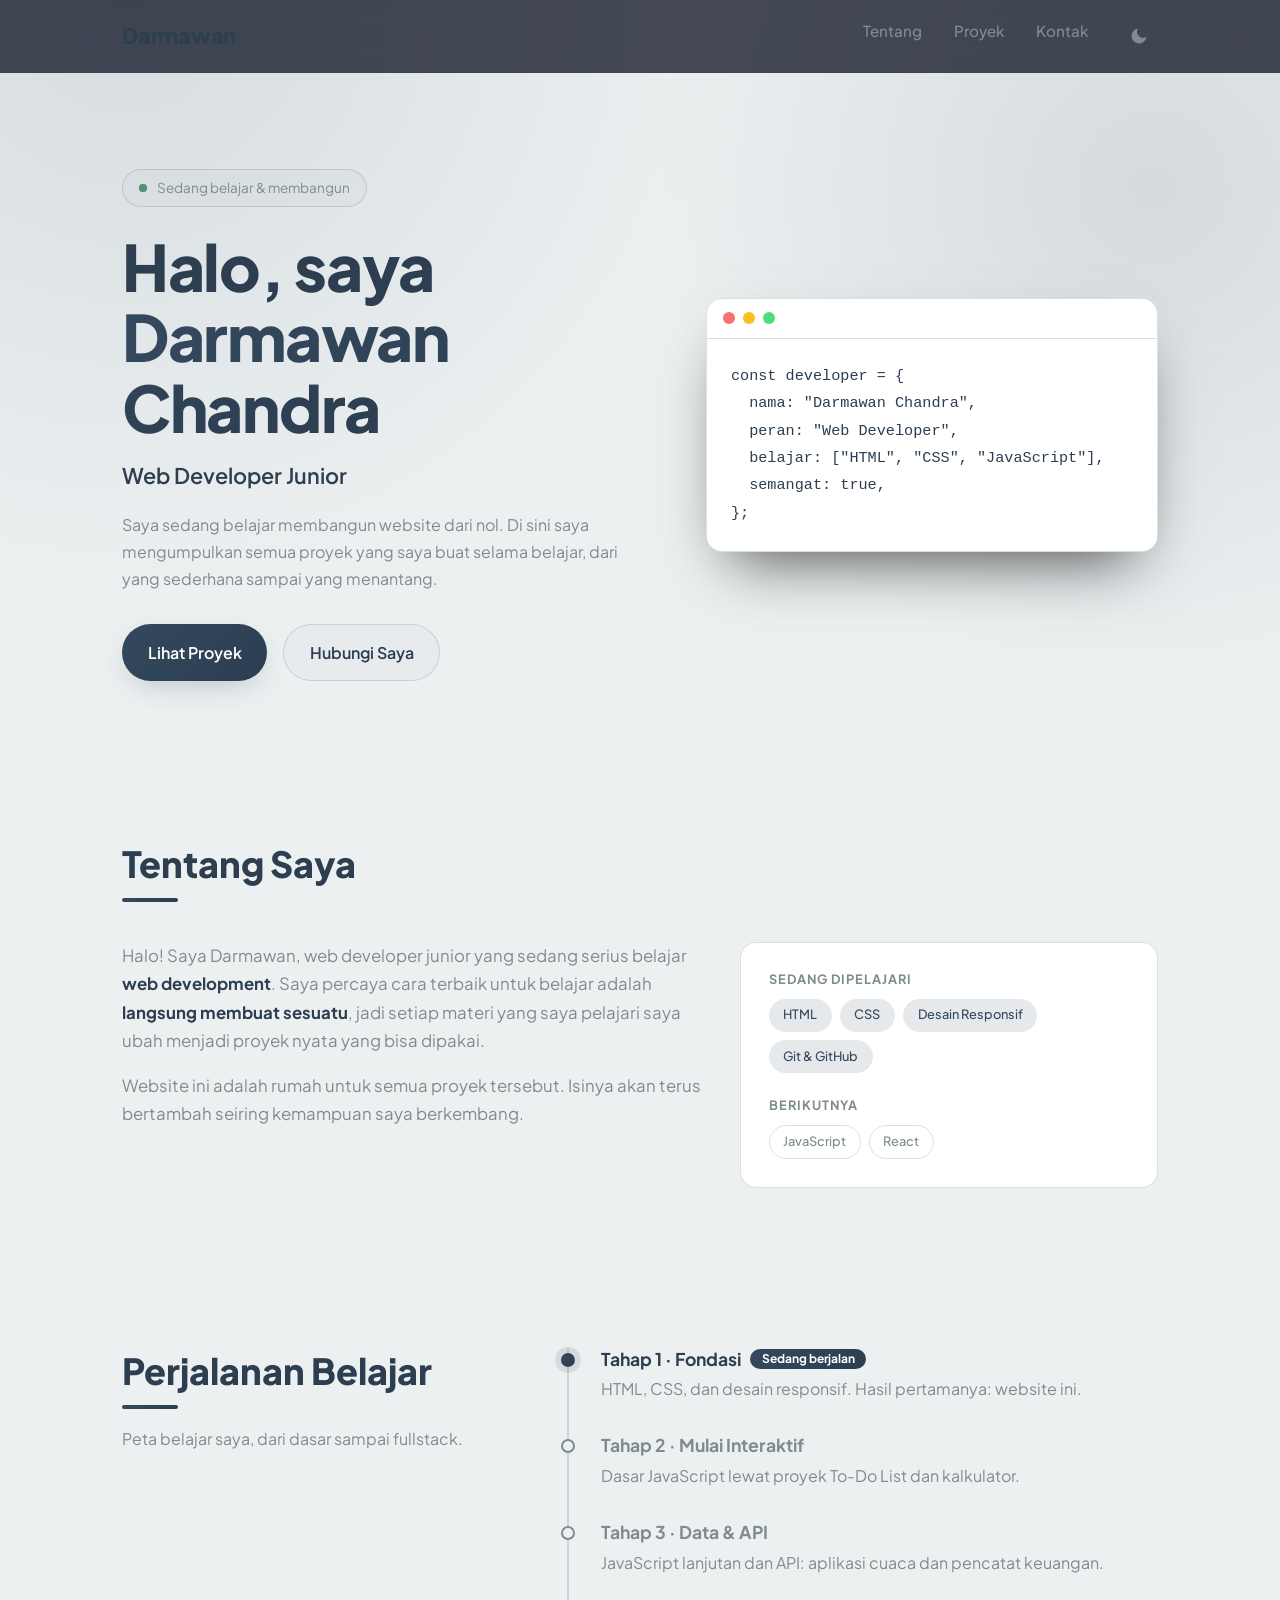
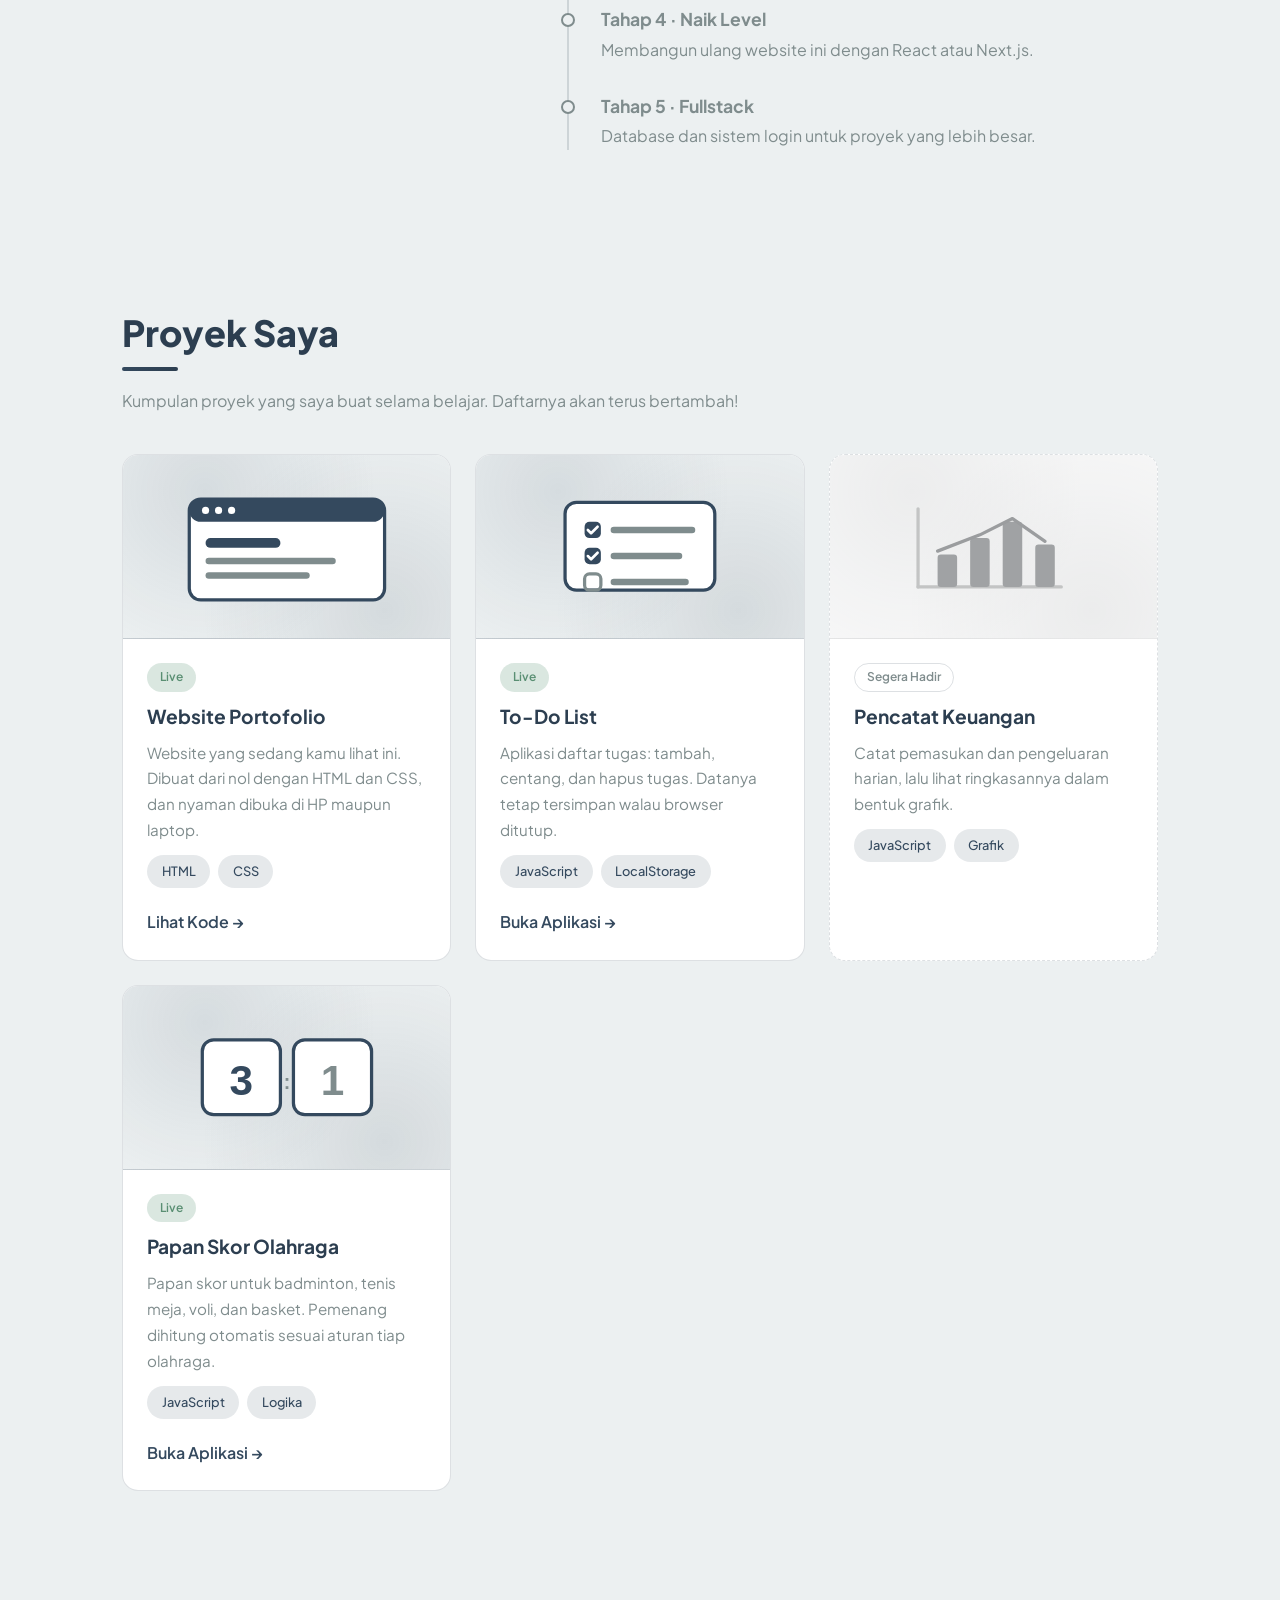
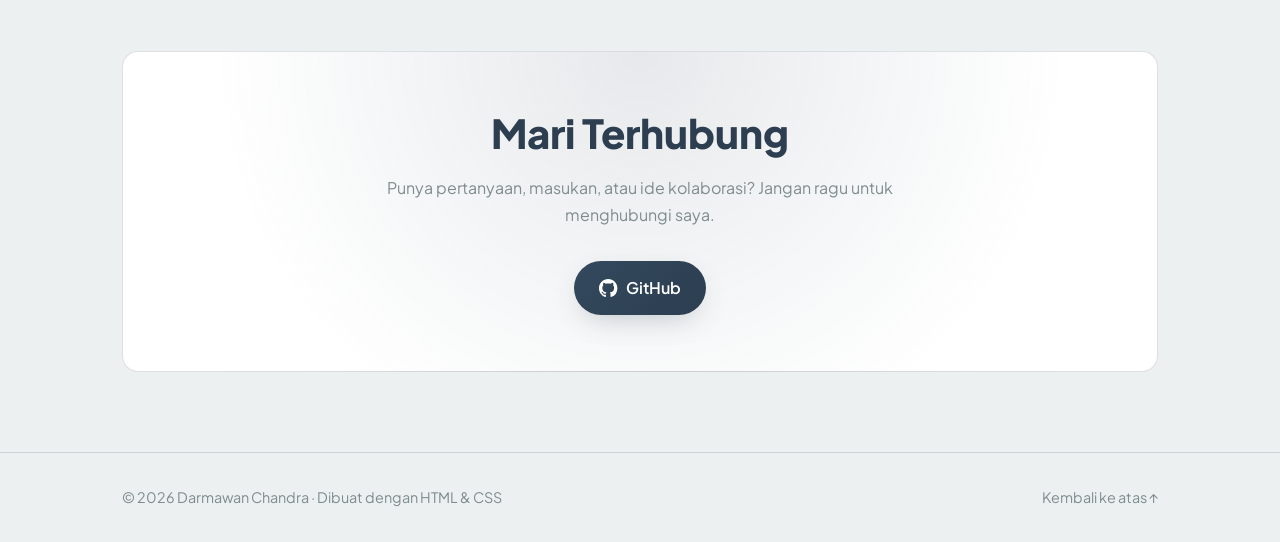
==== commit 64188db2: "Tombol tema jadi ikon matahari/bulan, peran jadi Junior, gambar SVG di kartu proyek" ====
--- a/index.html
+++ b/index.html
@@ -11,7 +11,7 @@
 
   <title>Darmawan Chandra | Portofolio</title>
   <!-- Deskripsi singkat yang muncul di hasil pencarian Google -->
-  <meta name="description" content="Portofolio Darmawan Chandra, web developer pemula yang sedang belajar membangun website dari nol.">
+  <meta name="description" content="Portofolio Darmawan Chandra, web developer junior yang sedang belajar membangun website dari nol.">
 
   <!-- Judul & deskripsi saat link dibagikan di WhatsApp, LinkedIn, dll. -->
   <meta property="og:title" content="Darmawan Chandra | Portofolio">
@@ -45,8 +45,30 @@
         <li><a href="#proyek">Proyek</a></li>
         <li><a href="#kontak">Kontak</a></li>
         <li>
-          <!-- Tombol ganti tema terang/gelap. Teksnya diisi oleh JavaScript. -->
-          <button type="button" id="toggle-tema" class="toggle-tema" aria-label="Ganti tema terang/gelap">Gelap</button>
+          <!-- Tombol ganti tema terang/gelap.
+               Isinya dua gambar SVG: matahari (untuk tema terang) dan
+               bulan (untuk tema gelap). CSS yang memilih mana yang tampil.
+               Bukan emoji - ini gambar vektor yang bisa diwarnai. -->
+          <button type="button" id="toggle-tema" class="toggle-tema" aria-label="Ganti tema terang/gelap" title="Ganti tema terang/gelap">
+            <!-- Gambar matahari: lingkaran dengan sinar -->
+            <svg class="ikon-matahari" viewBox="0 0 24 24" width="20" height="20" aria-hidden="true">
+              <circle cx="12" cy="12" r="4.2" fill="currentColor"/>
+              <g stroke="currentColor" stroke-width="2" stroke-linecap="round">
+                <line x1="12" y1="2"  x2="12" y2="4.5"/>
+                <line x1="12" y1="19.5" x2="12" y2="22"/>
+                <line x1="2"  y1="12" x2="4.5" y2="12"/>
+                <line x1="19.5" y1="12" x2="22" y2="12"/>
+                <line x1="4.9" y1="4.9" x2="6.7" y2="6.7"/>
+                <line x1="17.3" y1="17.3" x2="19.1" y2="19.1"/>
+                <line x1="4.9" y1="19.1" x2="6.7" y2="17.3"/>
+                <line x1="17.3" y1="6.7" x2="19.1" y2="4.9"/>
+              </g>
+            </svg>
+            <!-- Gambar bulan: bentuk bulan sabit -->
+            <svg class="ikon-bulan" viewBox="0 0 24 24" width="20" height="20" aria-hidden="true">
+              <path fill="currentColor" d="M21 12.8A9 9 0 1 1 11.2 3a7 7 0 0 0 9.8 9.8z"/>
+            </svg>
+          </button>
         </li>
       </ul>
     </nav>
@@ -67,7 +89,7 @@
           Halo, saya<br>
           <span class="gradient-text">Darmawan Chandra</span>
         </h1>
-        <p class="hero-role">Web Developer Pemula</p>
+        <p class="hero-role">Web Developer Junior</p>
         <p class="hero-desc">
           Saya sedang belajar membangun website dari nol. Di sini saya
           mengumpulkan semua proyek yang saya buat selama belajar, dari yang
@@ -109,7 +131,7 @@
       <div class="about">
         <div class="about-text">
           <p>
-            Halo! Saya Darmawan, pemula yang sedang serius belajar
+            Halo! Saya Darmawan, web developer junior yang sedang serius belajar
             <strong>web development</strong>. Saya percaya cara terbaik untuk
             belajar adalah <strong>langsung membuat sesuatu</strong>, jadi setiap
             materi yang saya pelajari saya ubah menjadi proyek nyata yang
@@ -195,8 +217,19 @@
 
         <!-- Proyek 1: website ini sendiri -->
         <article class="project-card">
-          <!-- Nanti ini bisa diganti dengan screenshot proyek -->
-          <div class="project-thumb" aria-hidden="true">Web</div>
+          <!-- Gambar proyek: jendela browser -->
+          <div class="project-thumb" aria-hidden="true">
+            <svg viewBox="0 0 160 90" class="thumb-svg" preserveAspectRatio="xMidYMid meet">
+              <rect x="20" y="16" width="120" height="62" rx="7" fill="var(--color-surface)" stroke="var(--color-accent)" stroke-width="2"/>
+              <rect x="20" y="16" width="120" height="14" rx="7" fill="var(--color-accent)"/>
+              <circle cx="30" cy="23" r="2.2" fill="#fff"/>
+              <circle cx="38" cy="23" r="2.2" fill="#fff"/>
+              <circle cx="46" cy="23" r="2.2" fill="#fff"/>
+              <rect x="30" y="40" width="46" height="6" rx="3" fill="var(--color-accent)"/>
+              <rect x="30" y="52" width="80" height="4" rx="2" fill="var(--color-text-muted)"/>
+              <rect x="30" y="61" width="64" height="4" rx="2" fill="var(--color-text-muted)"/>
+            </svg>
+          </div>
           <div class="project-body">
             <span class="badge badge-live">Live</span>
             <h3>Website Portofolio</h3>
@@ -214,7 +247,20 @@
 
         <!-- Proyek 2: To-Do List (Tahap 2) -->
         <article class="project-card">
-          <div class="project-thumb" aria-hidden="true">To-Do</div>
+          <!-- Gambar proyek: daftar centang -->
+          <div class="project-thumb" aria-hidden="true">
+            <svg viewBox="0 0 160 90" class="thumb-svg" preserveAspectRatio="xMidYMid meet">
+              <rect x="34" y="18" width="92" height="54" rx="7" fill="var(--color-surface)" stroke="var(--color-accent)" stroke-width="2"/>
+              <rect x="46" y="30" width="10" height="10" rx="3" fill="var(--color-accent)"/>
+              <path d="M48 35 l2 2 l4 -4" stroke="#fff" stroke-width="1.6" fill="none" stroke-linecap="round" stroke-linejoin="round"/>
+              <rect x="62" y="33" width="52" height="4" rx="2" fill="var(--color-text-muted)"/>
+              <rect x="46" y="46" width="10" height="10" rx="3" fill="var(--color-accent)"/>
+              <path d="M48 51 l2 2 l4 -4" stroke="#fff" stroke-width="1.6" fill="none" stroke-linecap="round" stroke-linejoin="round"/>
+              <rect x="62" y="49" width="44" height="4" rx="2" fill="var(--color-text-muted)"/>
+              <rect x="46" y="62" width="10" height="10" rx="3" fill="none" stroke="var(--color-text-muted)" stroke-width="2"/>
+              <rect x="62" y="65" width="48" height="4" rx="2" fill="var(--color-text-muted)"/>
+            </svg>
+          </div>
           <div class="project-body">
             <span class="badge badge-live">Live</span>
             <h3>To-Do List</h3>
@@ -232,7 +278,18 @@
 
         <!-- Proyek 3: segera hadir (Tahap 3) -->
         <article class="project-card is-soon">
-          <div class="project-thumb" aria-hidden="true">Rp</div>
+          <!-- Gambar proyek: grafik keuangan -->
+          <div class="project-thumb" aria-hidden="true">
+            <svg viewBox="0 0 160 90" class="thumb-svg" preserveAspectRatio="xMidYMid meet">
+              <line x1="34" y1="22" x2="34" y2="70" stroke="var(--color-text-muted)" stroke-width="2" stroke-linecap="round"/>
+              <line x1="34" y1="70" x2="122" y2="70" stroke="var(--color-text-muted)" stroke-width="2" stroke-linecap="round"/>
+              <rect x="46" y="50" width="12" height="20" rx="2" fill="var(--color-accent)"/>
+              <rect x="66" y="40" width="12" height="30" rx="2" fill="var(--color-accent)"/>
+              <rect x="86" y="30" width="12" height="40" rx="2" fill="var(--color-accent)"/>
+              <rect x="106" y="44" width="12" height="26" rx="2" fill="var(--color-accent)"/>
+              <path d="M46 48 L72 38 L92 28 L112 42" fill="none" stroke="var(--color-text)" stroke-width="2" stroke-linecap="round" stroke-linejoin="round"/>
+            </svg>
+          </div>
           <div class="project-body">
             <span class="badge">Segera Hadir</span>
             <h3>Pencatat Keuangan</h3>
@@ -249,7 +306,16 @@
 
         <!-- Proyek 4: Papan Skor Olahraga -->
         <article class="project-card">
-          <div class="project-thumb" aria-hidden="true">Skor</div>
+          <!-- Gambar proyek: papan skor -->
+          <div class="project-thumb" aria-hidden="true">
+            <svg viewBox="0 0 160 90" class="thumb-svg" preserveAspectRatio="xMidYMid meet">
+              <rect x="28" y="22" width="48" height="46" rx="7" fill="var(--color-surface)" stroke="var(--color-accent)" stroke-width="2"/>
+              <rect x="84" y="22" width="48" height="46" rx="7" fill="var(--color-surface)" stroke="var(--color-accent)" stroke-width="2"/>
+              <text x="52" y="56" text-anchor="middle" font-family="sans-serif" font-size="26" font-weight="700" fill="var(--color-accent)">3</text>
+              <text x="108" y="56" text-anchor="middle" font-family="sans-serif" font-size="26" font-weight="700" fill="var(--color-text-muted)">1</text>
+              <text x="80" y="52" text-anchor="middle" font-family="sans-serif" font-size="12" font-weight="700" fill="var(--color-text-muted)">:</text>
+            </svg>
+          </div>
           <div class="project-body">
             <span class="badge badge-live">Live</span>
             <h3>Papan Skor Olahraga</h3>
@@ -322,14 +388,13 @@
     const tombolTema = document.getElementById("toggle-tema");
     const akar = document.documentElement; // elemen <html>
 
-    // Terapkan tema dan perbarui teks tombol.
+    // Terapkan tema. Gambar matahari/bulan dipilih oleh CSS
+    // berdasarkan atribut data-tema, jadi di sini cukup set atribut.
     function terapkanTema(tema) {
       if (tema === "gelap") {
         akar.setAttribute("data-tema", "gelap");
-        tombolTema.textContent = "Terang";
       } else {
         akar.removeAttribute("data-tema");
-        tombolTema.textContent = "Gelap";
       }
     }
 
--- a/css/style.css
+++ b/css/style.css
@@ -332,12 +332,14 @@
   color: var(--color-text);
 }
 
-/* Tombol ganti tema di header */
+/* Tombol ganti tema di header (berisi ikon matahari & bulan) */
 .toggle-tema {
-  padding: 0.35rem 0.9rem;
-  font-family: inherit;
-  font-size: 0.85rem;
-  font-weight: 600;
+  display: inline-flex;
+  align-items: center;
+  justify-content: center;
+  width: 38px;
+  height: 38px;
+  padding: 0;
   color: var(--color-text-muted);
   background-color: transparent;
   border: 1px solid var(--color-border);
@@ -346,9 +348,17 @@
   transition: color 0.2s ease, border-color 0.2s ease;
 }
 .toggle-tema:hover {
-  color: var(--color-text);
+  color: var(--color-accent);
   border-color: var(--color-text-muted);
 }
+
+/* Secara bawaan (tema terang) tampilkan ikon bulan = "klik untuk gelap".
+   Di tema gelap tampilkan ikon matahari = "klik untuk terang". */
+.toggle-tema .ikon-matahari { display: none; }
+.toggle-tema .ikon-bulan    { display: block; }
+
+html[data-tema="gelap"] .toggle-tema .ikon-matahari { display: block; }
+html[data-tema="gelap"] .toggle-tema .ikon-bulan    { display: none; }
 
 @media (min-width: 640px) {
   .logo {
@@ -654,14 +664,20 @@
 /* Area gambar/ikon proyek */
 .project-thumb {
   display: grid;
-  place-items: center;        /* ikon tepat di tengah */
+  place-items: center;        /* gambar tepat di tengah */
   aspect-ratio: 16 / 9;       /* perbandingan lebar : tinggi */
+  overflow: hidden;
   border-bottom: 1px solid var(--color-border);
-  font-size: 3.5rem;
   background:
     radial-gradient(circle at 25% 20%, var(--color-accent-soft), transparent 60%),
     radial-gradient(circle at 80% 85%, var(--color-accent-2-soft), transparent 60%),
     var(--color-bg);
+}
+
+/* Gambar SVG di dalam kartu: mengisi kotak dengan sedikit jarak tepi */
+.thumb-svg {
+  width: 80%;
+  height: 80%;
 }
 
 .project-body {
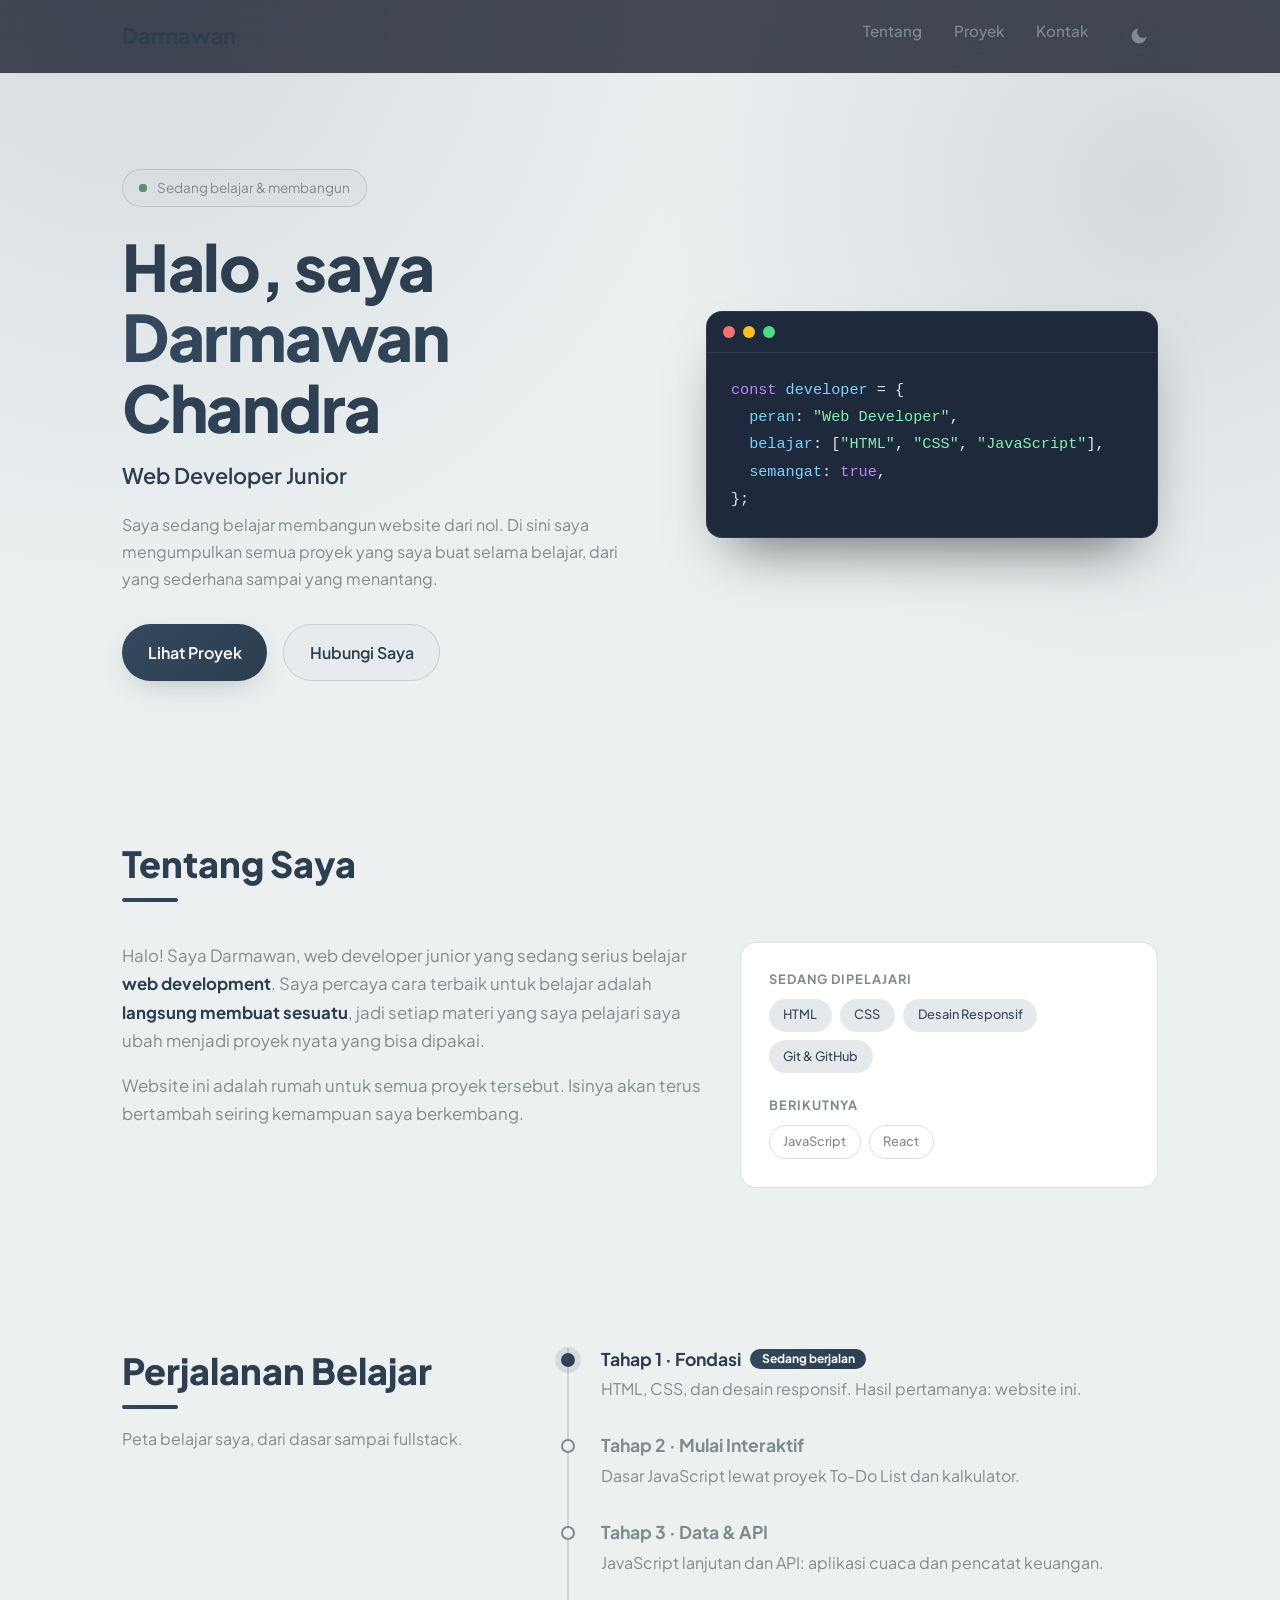
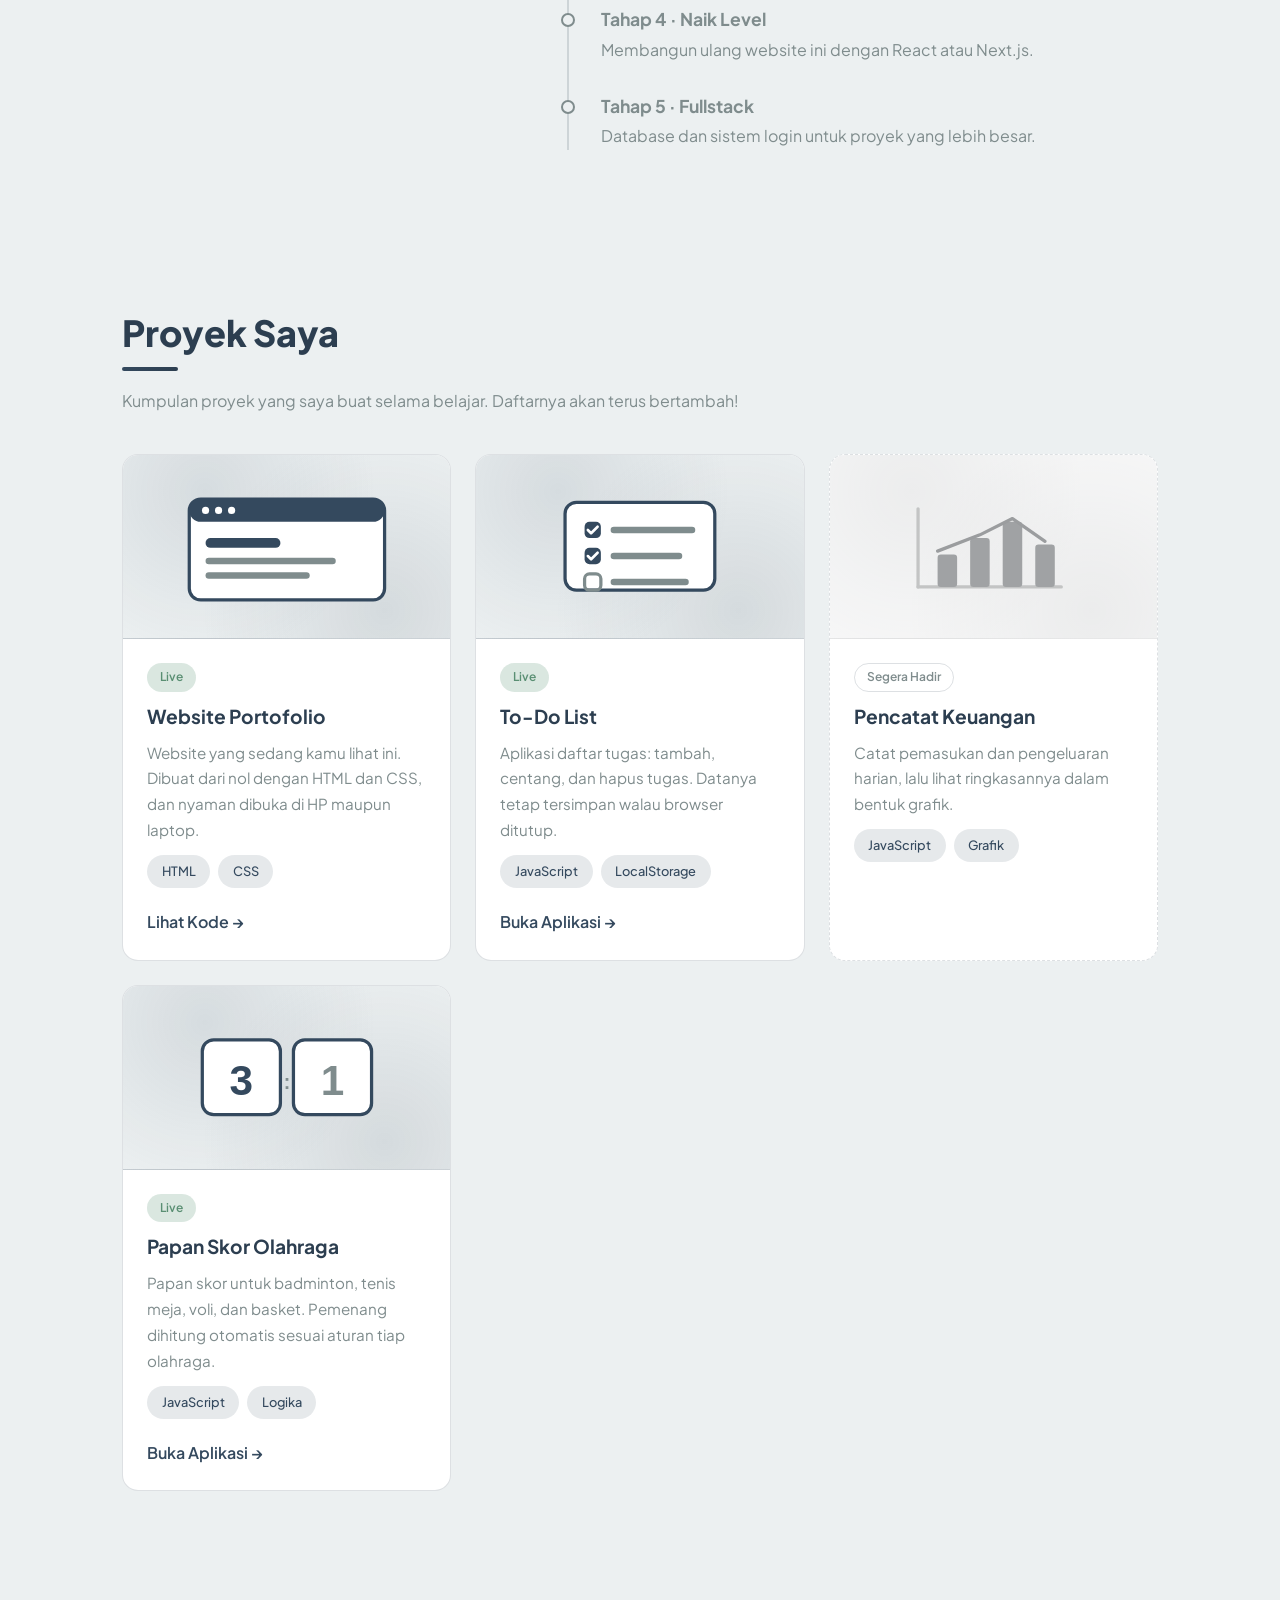
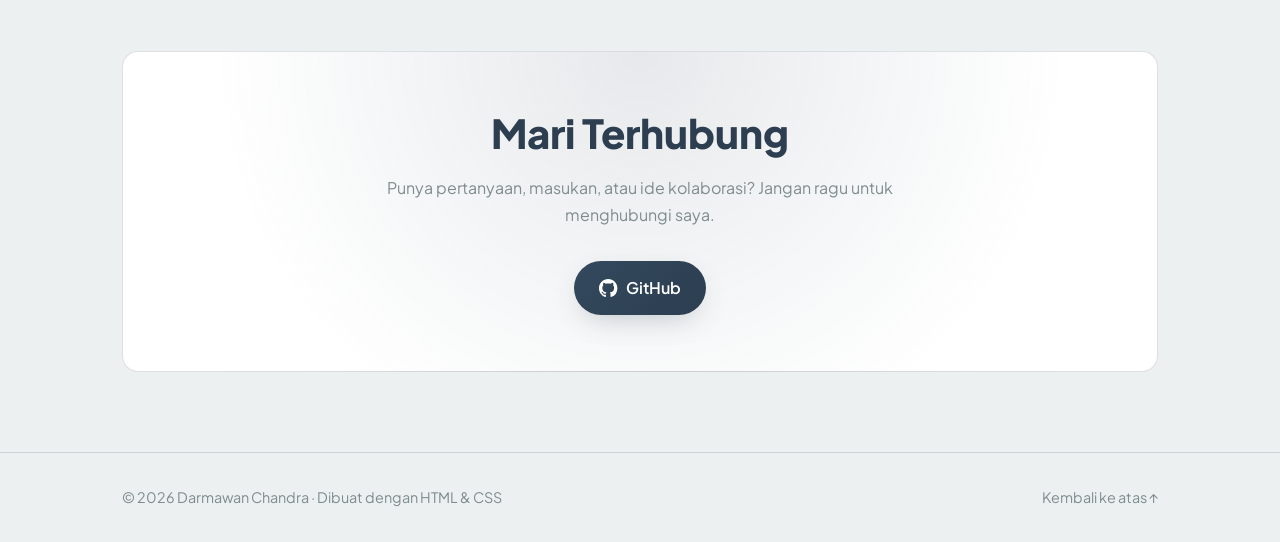
==== commit 4088671a: "Jendela kode latar gelap kontras, hapus baris nama, warnai sintaks kode" ====
--- a/index.html
+++ b/index.html
@@ -111,11 +111,10 @@
           <span class="dot dot-yellow"></span>
           <span class="dot dot-green"></span>
         </div>
-        <pre class="code-window-body"><code>const developer = {
-  nama: "Darmawan Chandra",
-  peran: "Web Developer",
-  belajar: ["HTML", "CSS", "JavaScript"],
-  semangat: true,
+        <pre class="code-window-body"><code><span class="code-keyword">const</span> <span class="code-prop">developer</span> = {
+  <span class="code-prop">peran</span>: <span class="code-string">"Web Developer"</span>,
+  <span class="code-prop">belajar</span>: [<span class="code-string">"HTML"</span>, <span class="code-string">"CSS"</span>, <span class="code-string">"JavaScript"</span>],
+  <span class="code-prop">semangat</span>: <span class="code-keyword">true</span>,
 };</code></pre>
       </div>
     </section>
--- a/css/style.css
+++ b/css/style.css
@@ -443,12 +443,15 @@
 }
 
 /* Hiasan jendela kode */
+/* Jendela kode: latar SELALU gelap (seperti code editor sungguhan),
+   supaya teks warna-warni tetap jelas di tema terang maupun gelap -
+   tidak menyatu dengan latar halaman. */
 .code-window {
   overflow: hidden;
-  border: 1px solid var(--color-border);
+  border: 1px solid rgba(255, 255, 255, 0.08);
   border-radius: var(--radius);
-  background-color: var(--color-surface);
-  box-shadow: 0 30px 60px -25px rgba(0, 0, 0, 0.7);
+  background-color: #1e293b;            /* biru tua gelap, tetap */
+  box-shadow: 0 30px 60px -25px rgba(0, 0, 0, 0.6);
 }
 
 .code-window-bar {
@@ -456,7 +459,7 @@
   align-items: center;
   gap: 0.5rem;
   padding: 0.85rem 1rem;
-  border-bottom: 1px solid var(--color-border);
+  border-bottom: 1px solid rgba(255, 255, 255, 0.08);
 }
 
 .dot {
@@ -473,7 +476,7 @@
   margin-left: 0.5rem;
   font-family: var(--font-mono);
   font-size: 0.8rem;
-  color: var(--color-text-muted);
+  color: rgba(255, 255, 255, 0.55);
 }
 
 .code-window pre {
@@ -481,6 +484,7 @@
   padding: 1.5rem;
   font-size: 0.85rem;
   line-height: 1.8;
+  color: #e2e8f0;             /* teks dasar kode: abu terang */
 }
 
 /* Warna-warni kode, seperti di code editor */
@@ -488,6 +492,7 @@
 .code-prop    { color: #7dd3fc; }
 .code-string  { color: #86efac; }
 .code-number  { color: #fdba74; }
+.code-punct   { color: #94a3b8; }
 
 /* Layar ≥ 900px: teks di kiri, jendela kode di kanan */
 @media (min-width: 900px) {
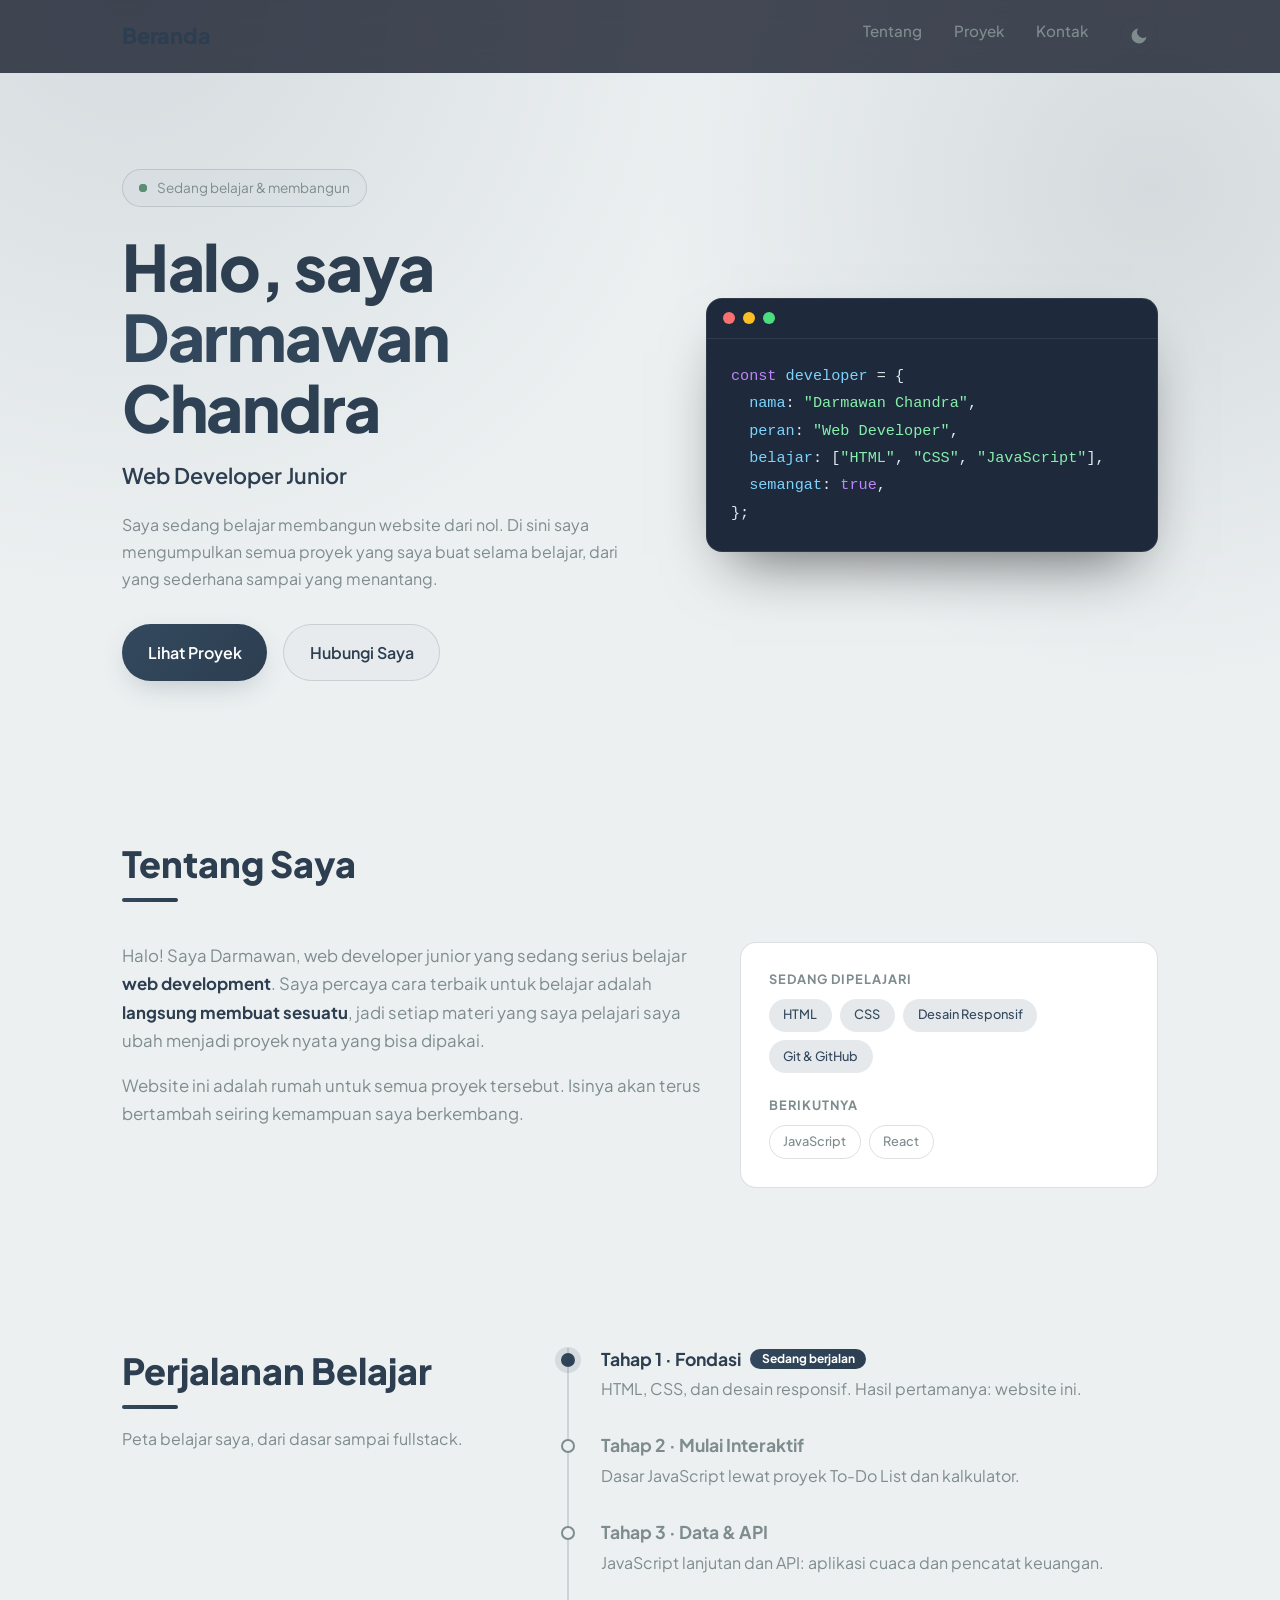
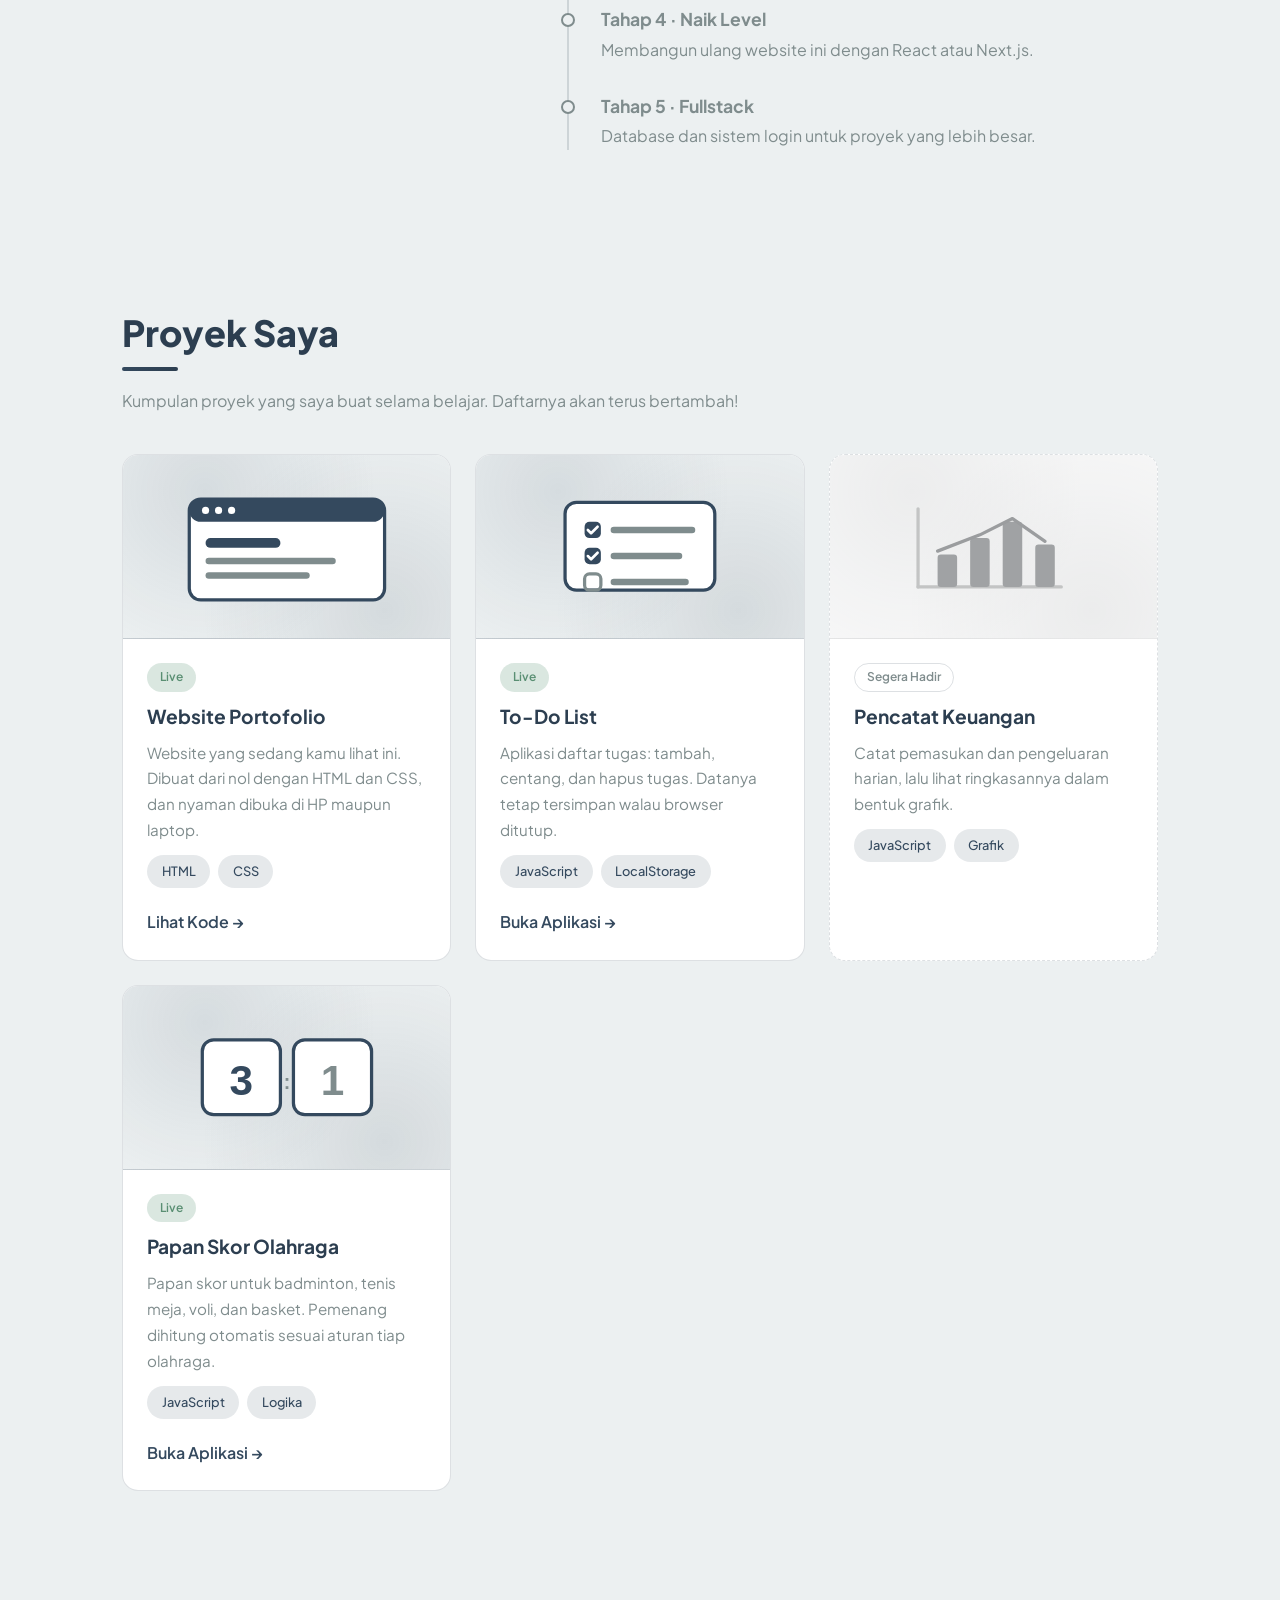
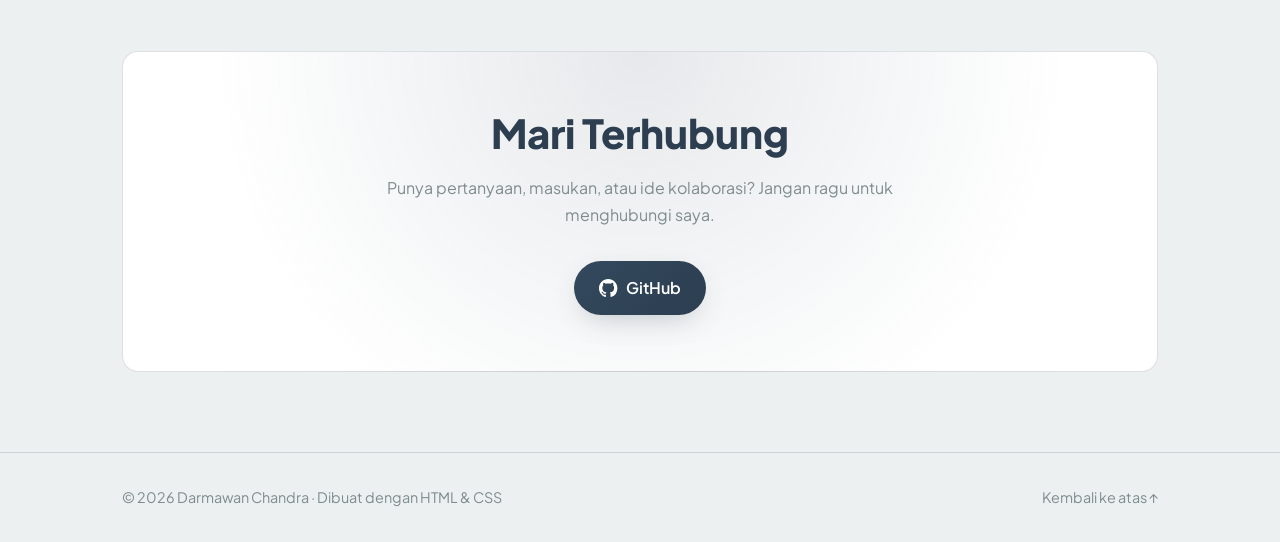
==== commit d9bf95e5: "Hapus logo nama di header, kembalikan baris nama di jendela kode" ====
--- a/index.html
+++ b/index.html
@@ -39,7 +39,7 @@
        ============================================================ -->
   <header class="header">
     <nav class="nav container" aria-label="Navigasi utama">
-      <a href="#beranda" class="logo">Darmawan<span>.</span></a>
+      <a href="#beranda" class="logo">Beranda</a>
       <ul class="nav-links">
         <li><a href="#tentang">Tentang</a></li>
         <li><a href="#proyek">Proyek</a></li>
@@ -112,6 +112,7 @@
           <span class="dot dot-green"></span>
         </div>
         <pre class="code-window-body"><code><span class="code-keyword">const</span> <span class="code-prop">developer</span> = {
+  <span class="code-prop">nama</span>: <span class="code-string">"Darmawan Chandra"</span>,
   <span class="code-prop">peran</span>: <span class="code-string">"Web Developer"</span>,
   <span class="code-prop">belajar</span>: [<span class="code-string">"HTML"</span>, <span class="code-string">"CSS"</span>, <span class="code-string">"JavaScript"</span>],
   <span class="code-prop">semangat</span>: <span class="code-keyword">true</span>,
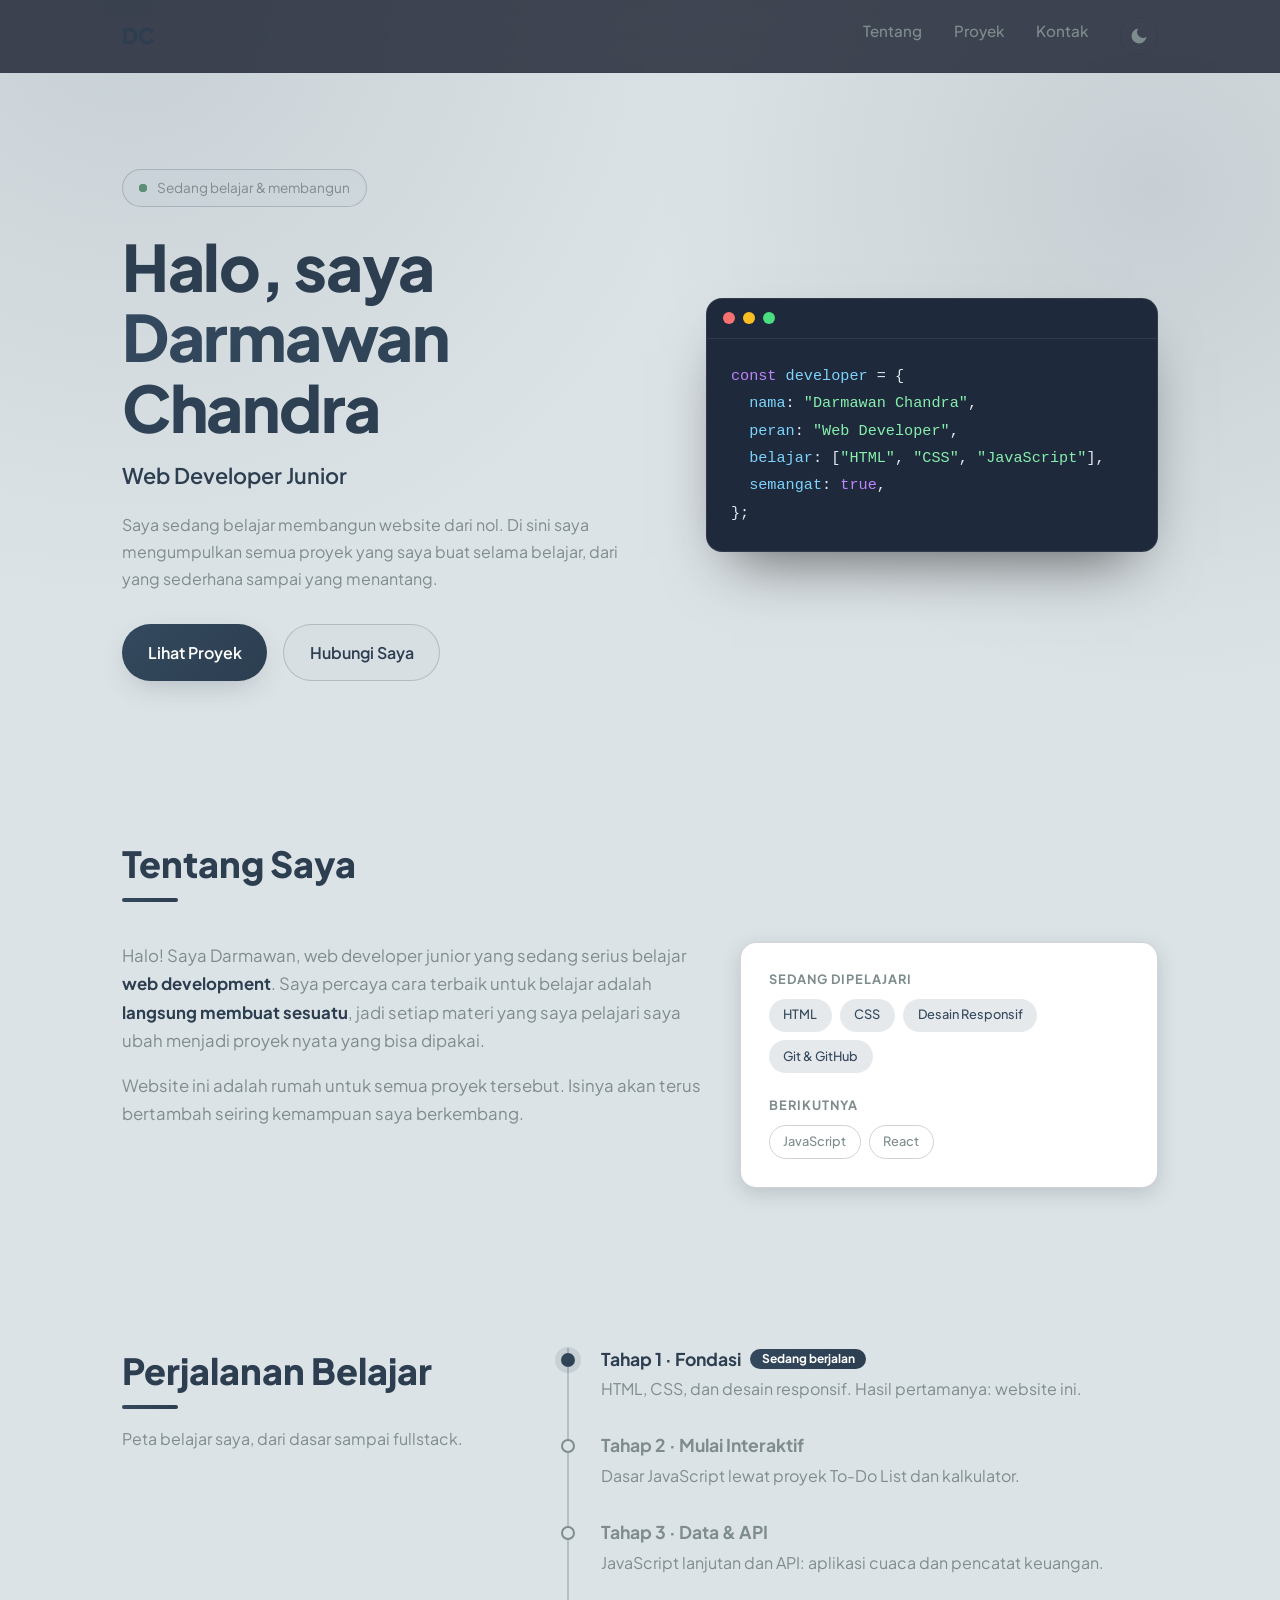
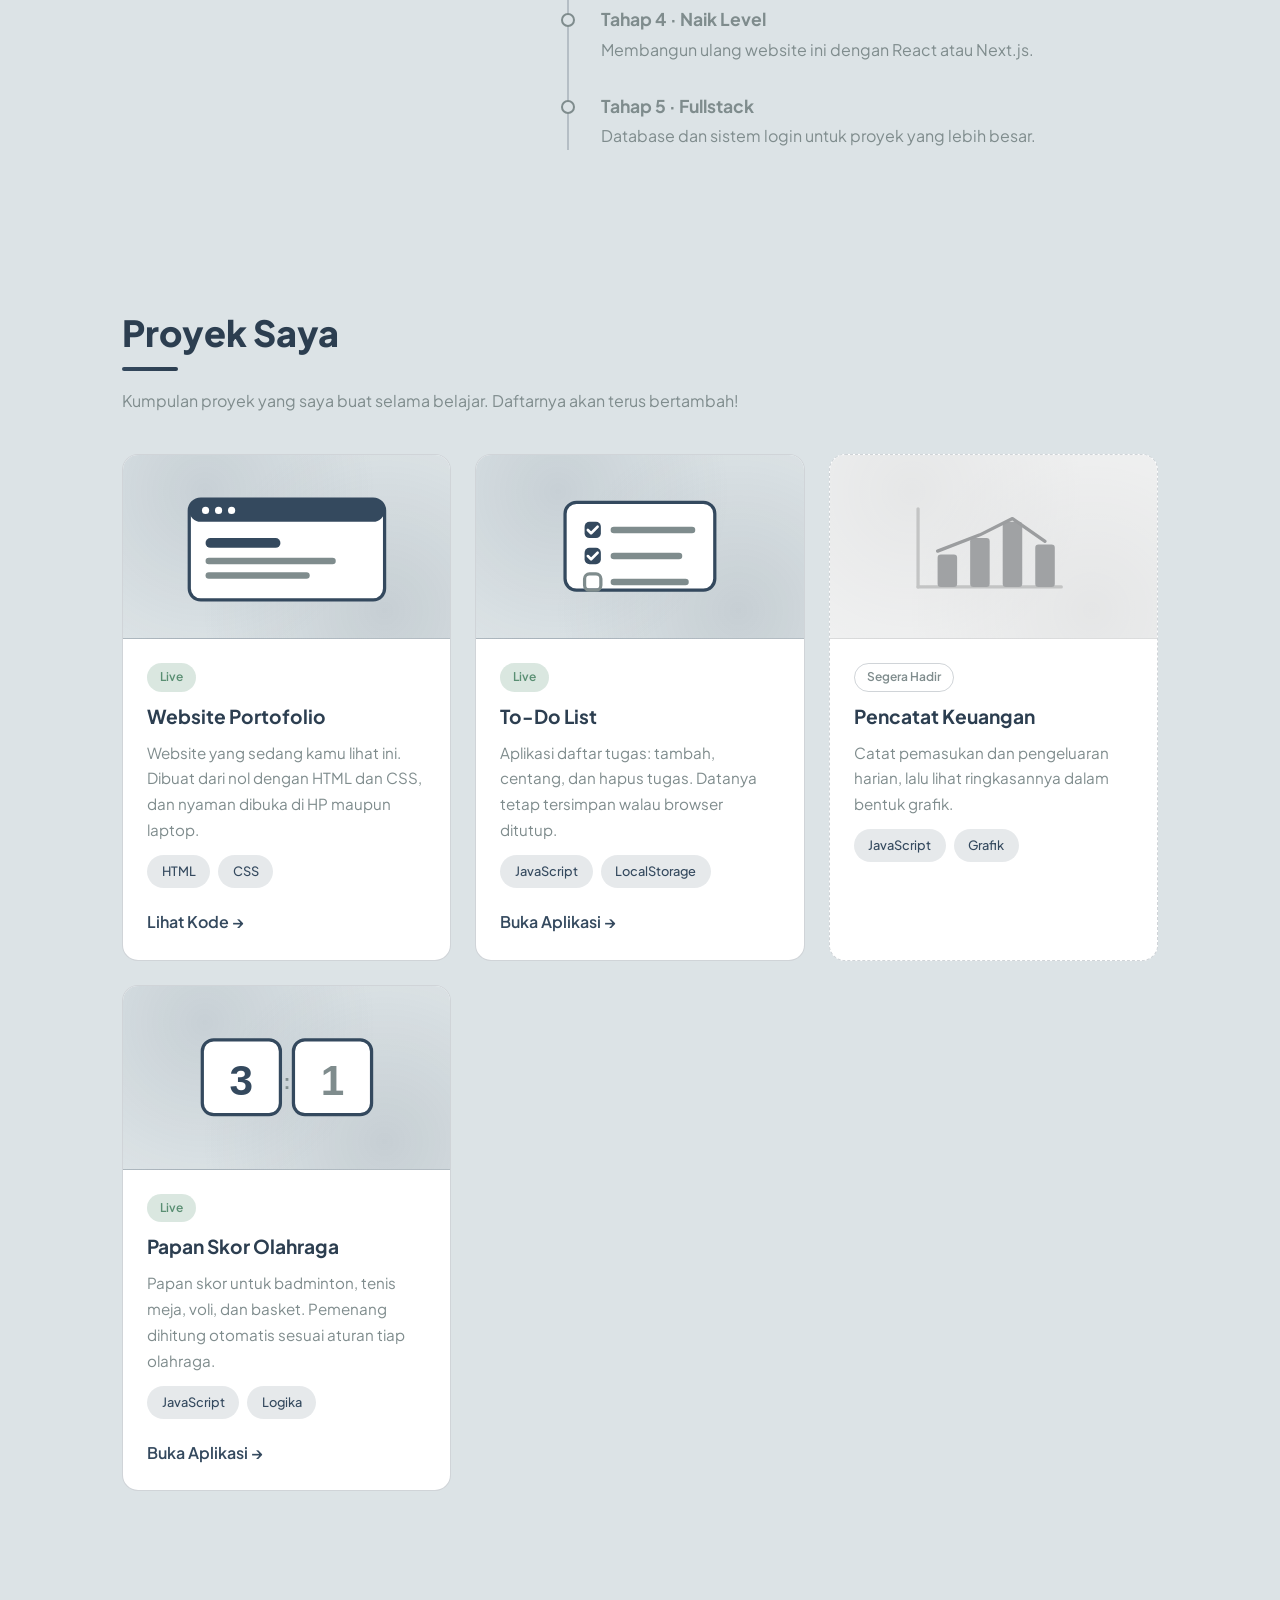
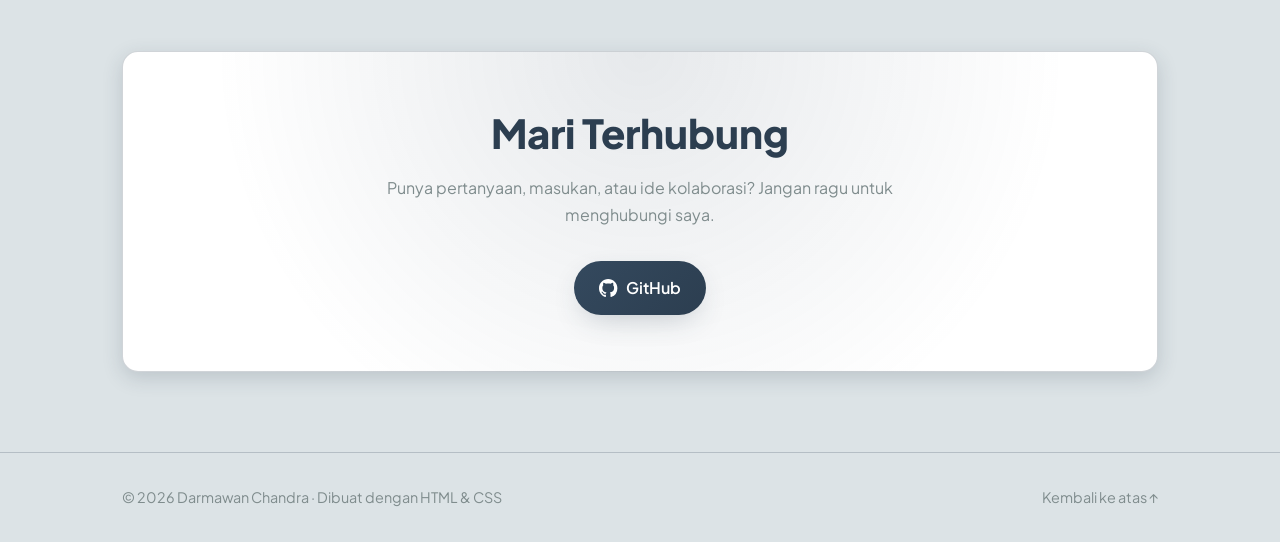
==== commit 3c4e2ffd: "Logo jadi DC; tingkatkan kontras latar vs kartu di tema terang & gelap" ====
--- a/index.html
+++ b/index.html
@@ -19,7 +19,7 @@
   <meta property="og:type" content="website">
 
   <!-- Warna bilah browser di HP -->
-  <meta name="theme-color" content="#ECF0F1">
+  <meta name="theme-color" content="#DCE3E6">
 
   <!-- Ikon kecil di tab browser -->
   <link rel="icon" href="favicon.svg" type="image/svg+xml">
@@ -39,7 +39,7 @@
        ============================================================ -->
   <header class="header">
     <nav class="nav container" aria-label="Navigasi utama">
-      <a href="#beranda" class="logo">Beranda</a>
+      <a href="#beranda" class="logo">DC</a>
       <ul class="nav-links">
         <li><a href="#tentang">Tentang</a></li>
         <li><a href="#proyek">Proyek</a></li>
--- a/css/style.css
+++ b/css/style.css
@@ -27,9 +27,10 @@
    (contoh: 56, 189, 248 adalah kode RGB dari #38bdf8).
    ---------------------------------------------------------------- */
 :root {
-  --color-bg: #ECF0F1;                          /* latar belakang utama (putih keabuan) */
-  --color-surface: #ffffff;                     /* latar kartu (putih) */
-  --color-border: rgba(44, 62, 80, 0.16);       /* garis tepi tipis */
+  --color-bg: #DCE3E6;                          /* latar belakang utama (abu sejuk, agak gelap dari kartu) */
+  --color-surface: #ffffff;                     /* latar kartu (putih, menonjol di atas latar) */
+  --color-border: rgba(44, 62, 80, 0.22);       /* garis tepi jelas */
+  --color-shadow: rgba(44, 62, 80, 0.18);       /* bayangan kartu agar terangkat */
   --color-text: #2C3E50;                        /* teks utama (biru tua gelap) */
   --color-text-muted: #7F8C8D;                  /* teks pendukung (abu) */
 
@@ -58,9 +59,10 @@
    komponen lain otomatis ikut berubah karena memakai variabel ini.
    ---------------------------------------------------------------- */
 html[data-tema="gelap"] {
-  --color-bg: #2C3E50;                          /* latar gelap */
-  --color-surface: #34495E;                     /* latar kartu */
-  --color-border: rgba(236, 240, 241, 0.16);
+  --color-bg: #22303E;                          /* latar gelap (lebih gelap dari kartu) */
+  --color-surface: #3C526A;                     /* latar kartu (lebih terang, menonjol) */
+  --color-border: rgba(236, 240, 241, 0.22);
+  --color-shadow: rgba(0, 0, 0, 0.45);          /* bayangan kartu agar terangkat */
   --color-text: #ECF0F1;                        /* teks terang */
   --color-text-muted: #BCD3C7;                  /* teks pendukung */
 
@@ -246,6 +248,7 @@
   border: 1px solid var(--color-border);
   border-radius: var(--radius);
   background-color: var(--color-surface);
+  box-shadow: 0 6px 20px var(--color-shadow);   /* bayangan agar kartu terangkat dari latar */
 }
 
 /* Label kecil berbentuk kapsul (untuk teknologi/skill) */
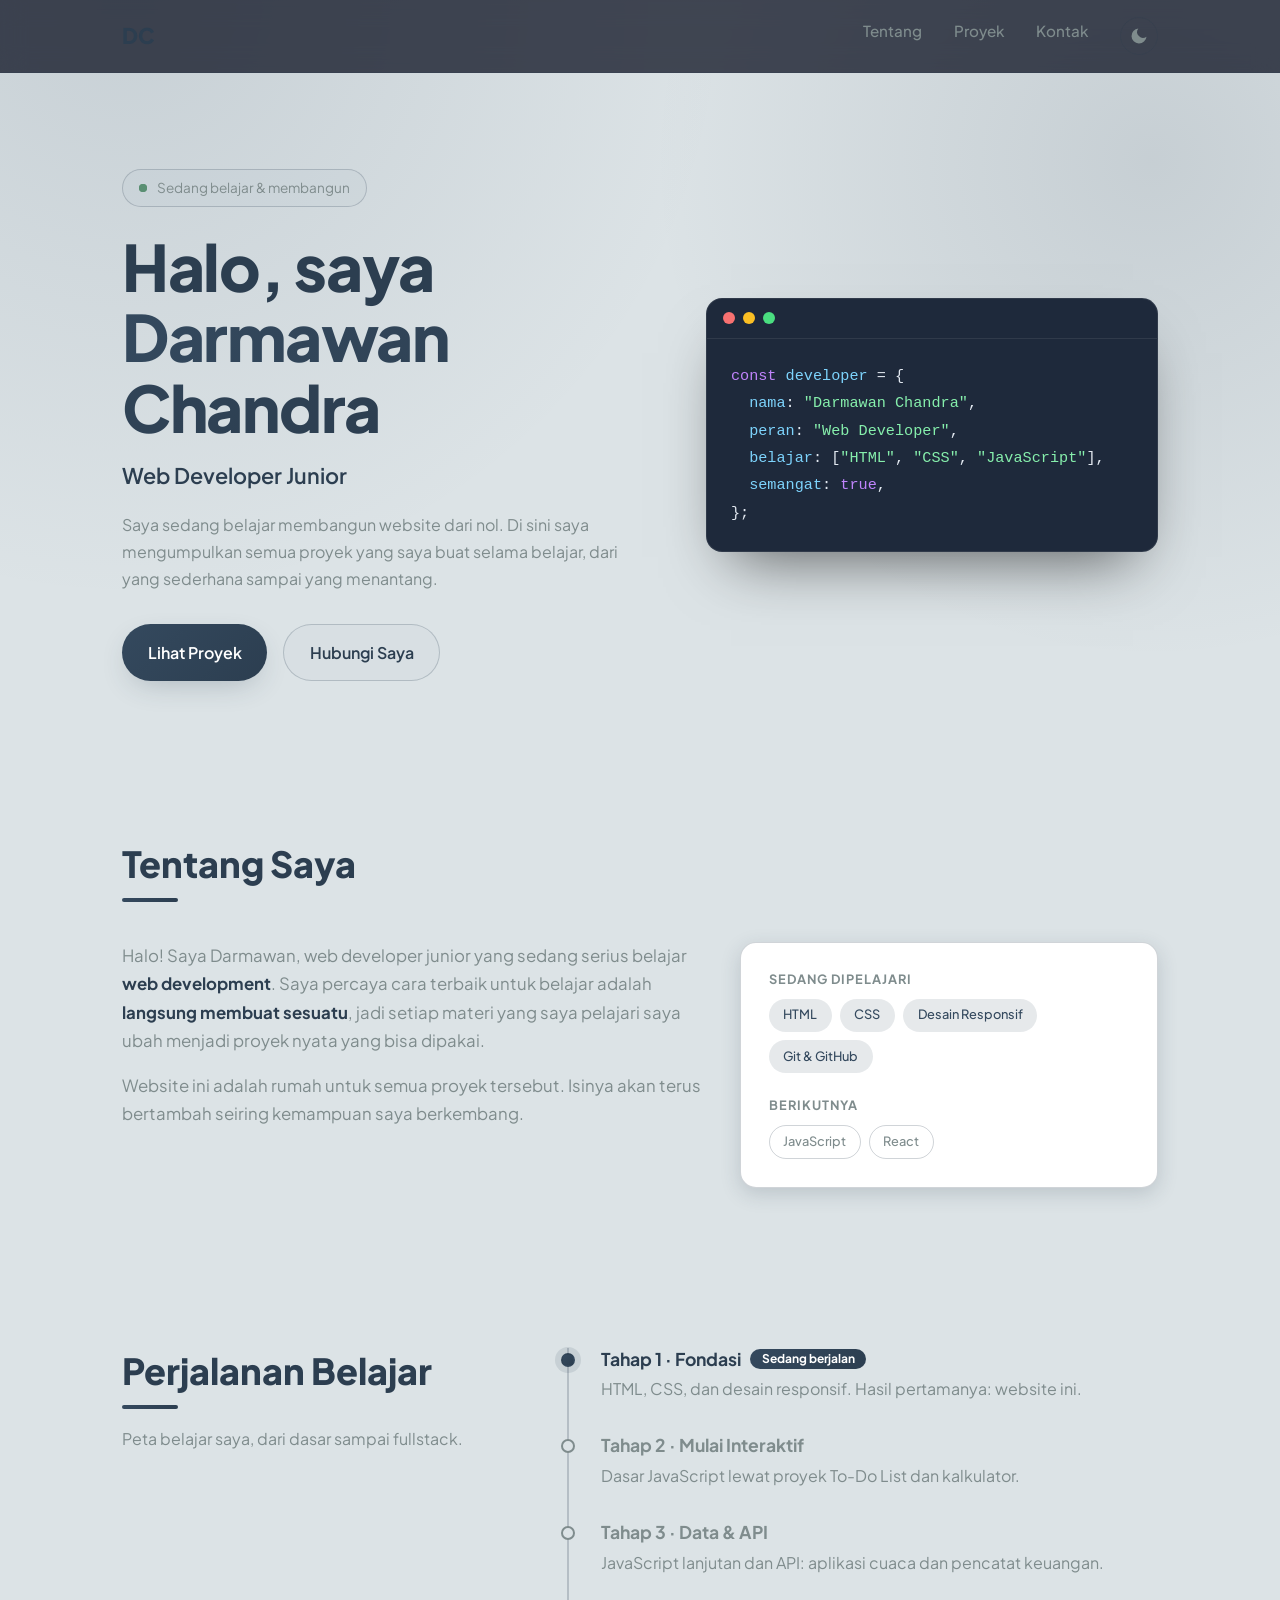
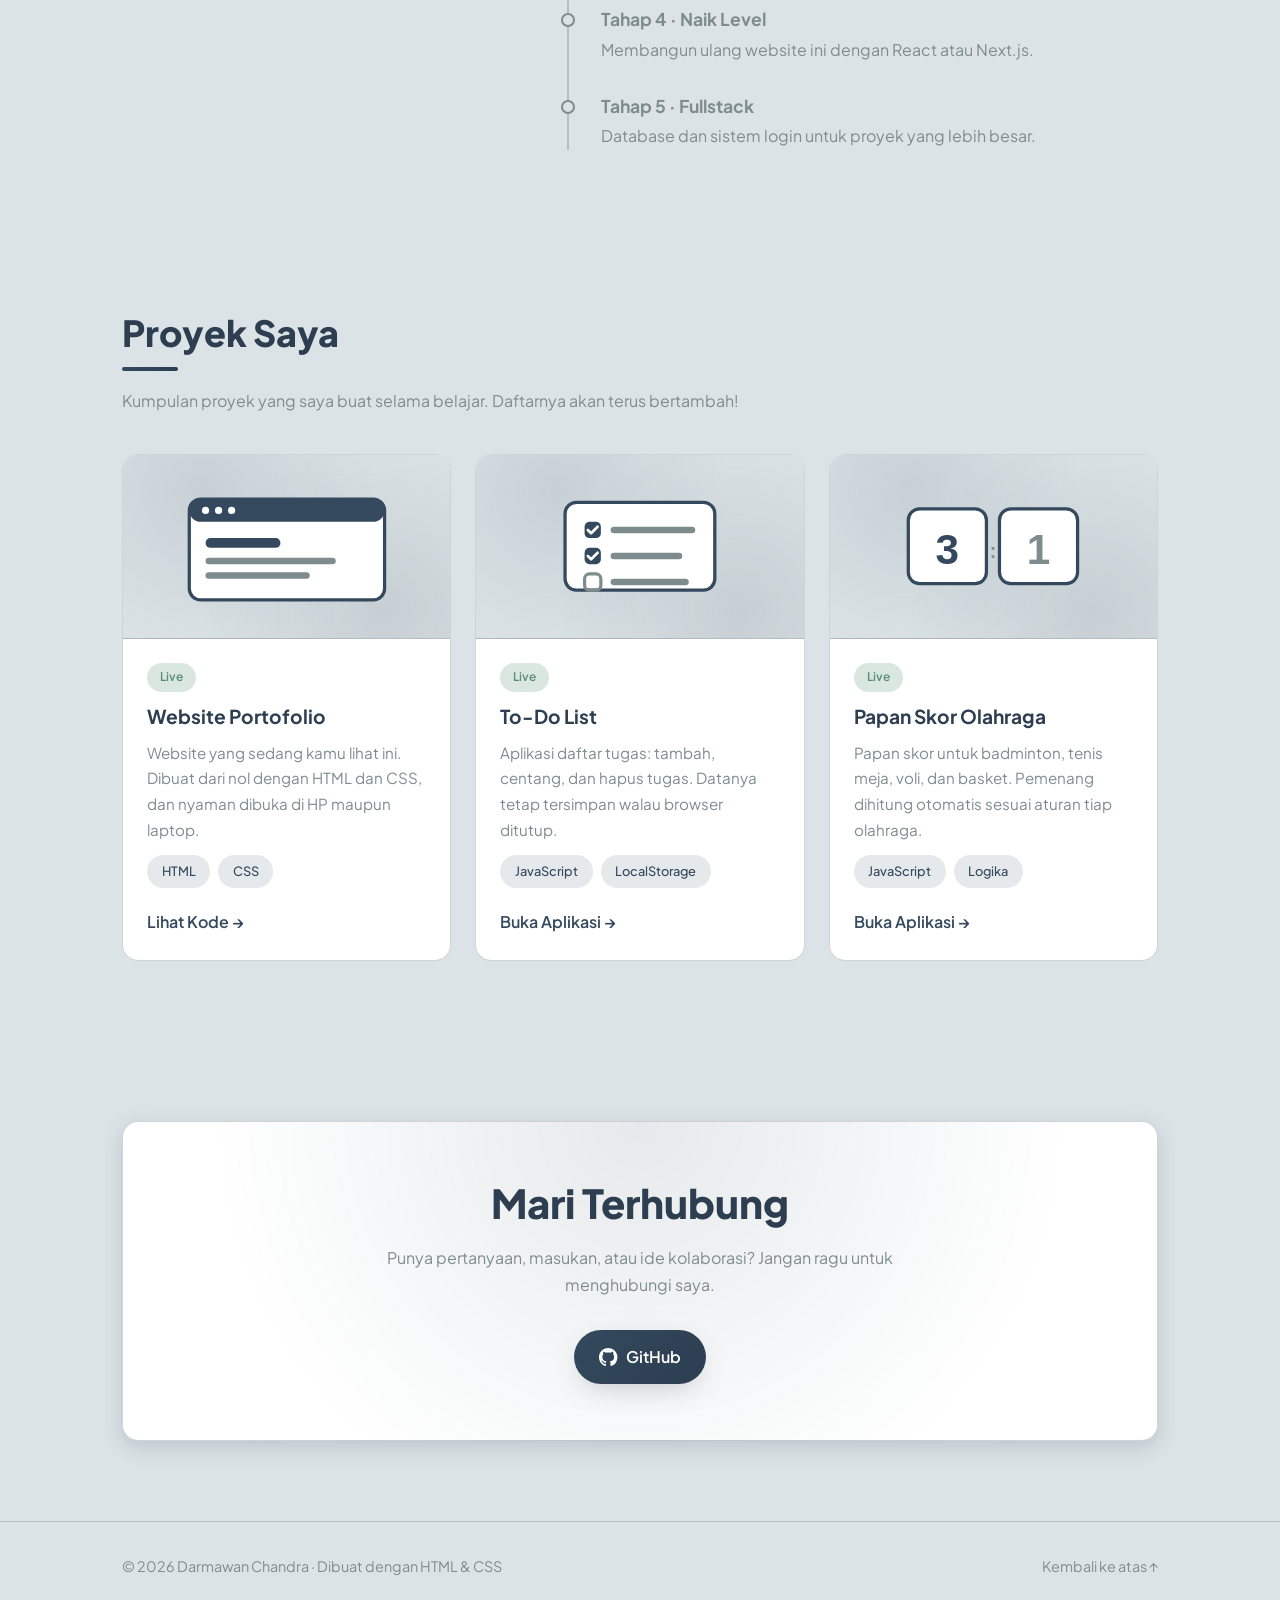
==== commit e7a6578a: "Papan skor: area tap besar untuk +1, sembunyikan proyek keuangan" ====
--- a/index.html
+++ b/index.html
@@ -276,8 +276,9 @@
           </div>
         </article>
 
-        <!-- Proyek 3: segera hadir (Tahap 3) -->
-        <article class="project-card is-soon">
+        <!-- Proyek 3: segera hadir (Tahap 3).
+             Disembunyikan dulu. Hapus kata "hidden" untuk menampilkannya lagi. -->
+        <article class="project-card is-soon" hidden>
           <!-- Gambar proyek: grafik keuangan -->
           <div class="project-thumb" aria-hidden="true">
             <svg viewBox="0 0 160 90" class="thumb-svg" preserveAspectRatio="xMidYMid meet">
--- a/css/style.css
+++ b/css/style.css
@@ -663,6 +663,11 @@
   transition: transform 0.25s ease, border-color 0.25s ease, box-shadow 0.25s ease;
 }
 
+/* Kartu dengan atribut "hidden" benar-benar disembunyikan */
+.project-card[hidden] {
+  display: none;
+}
+
 .project-card:hover {
   transform: translateY(-6px);
   border-color: var(--color-accent);
